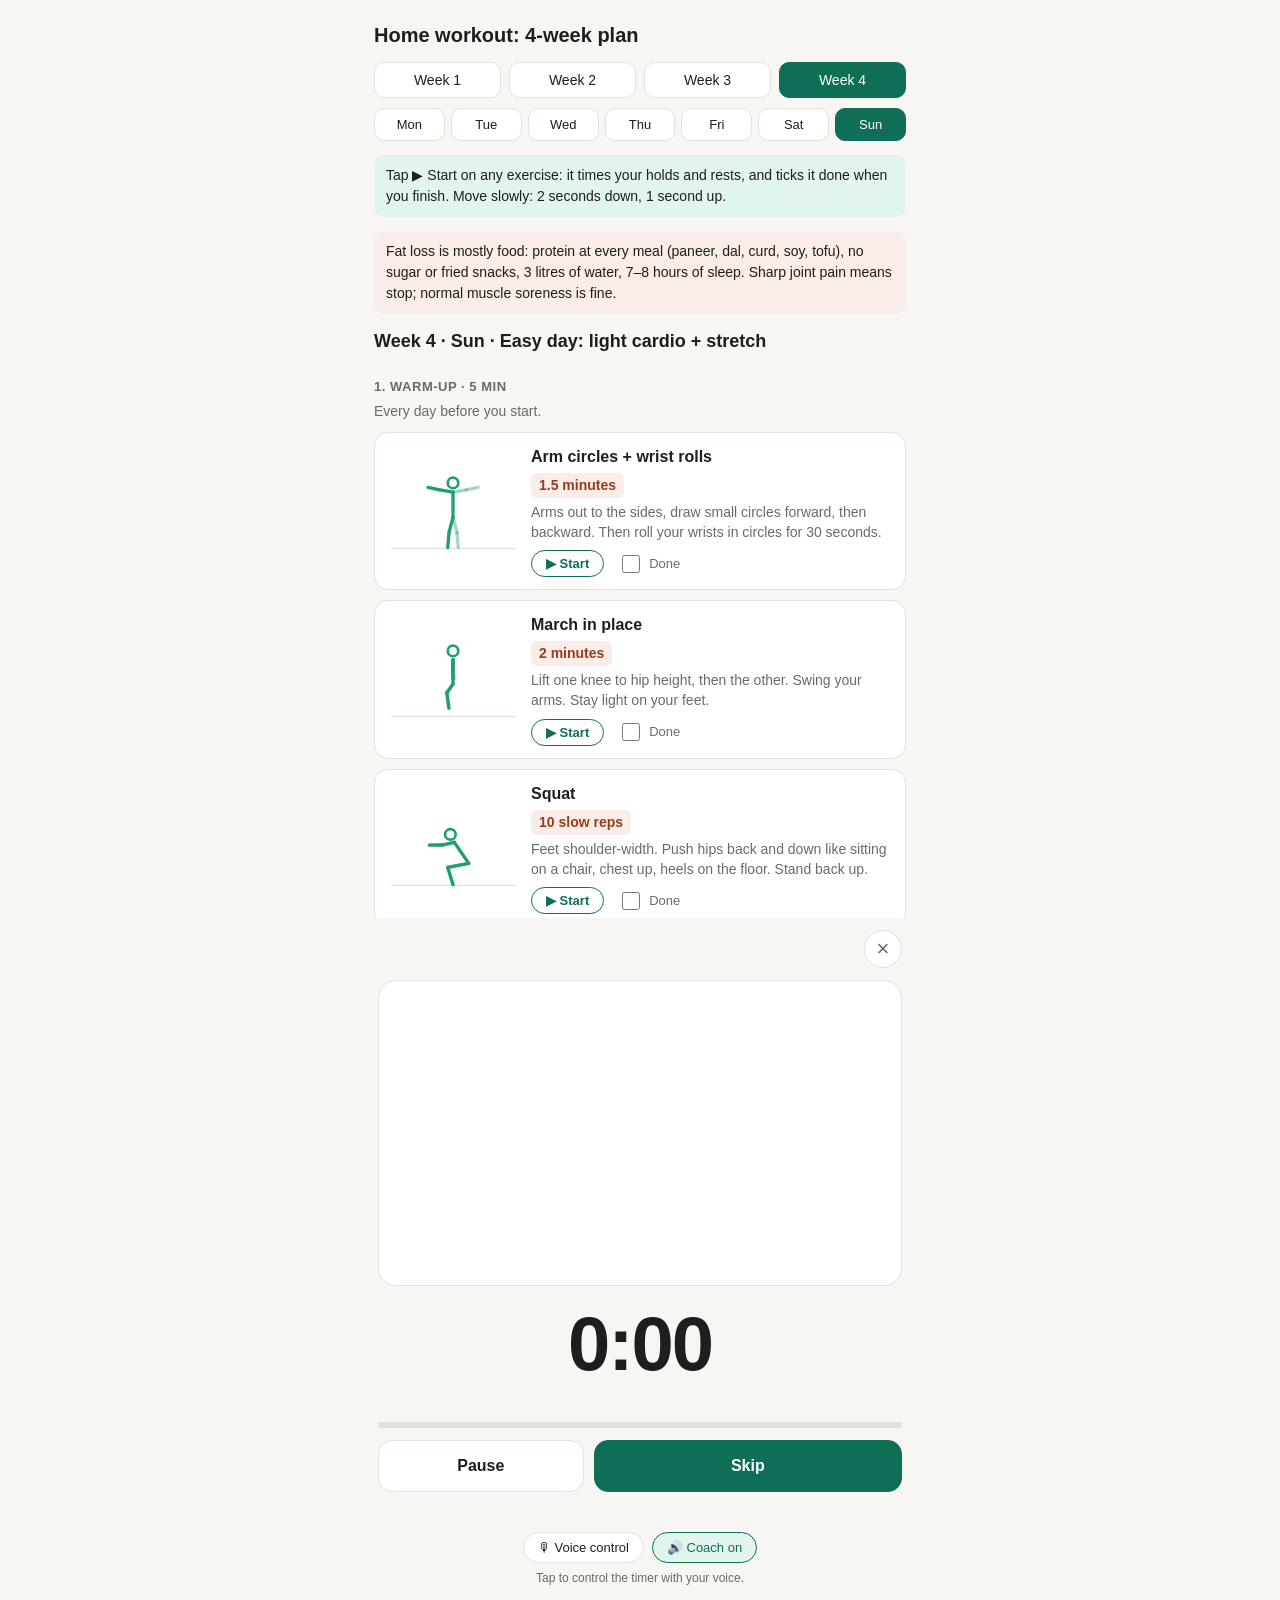
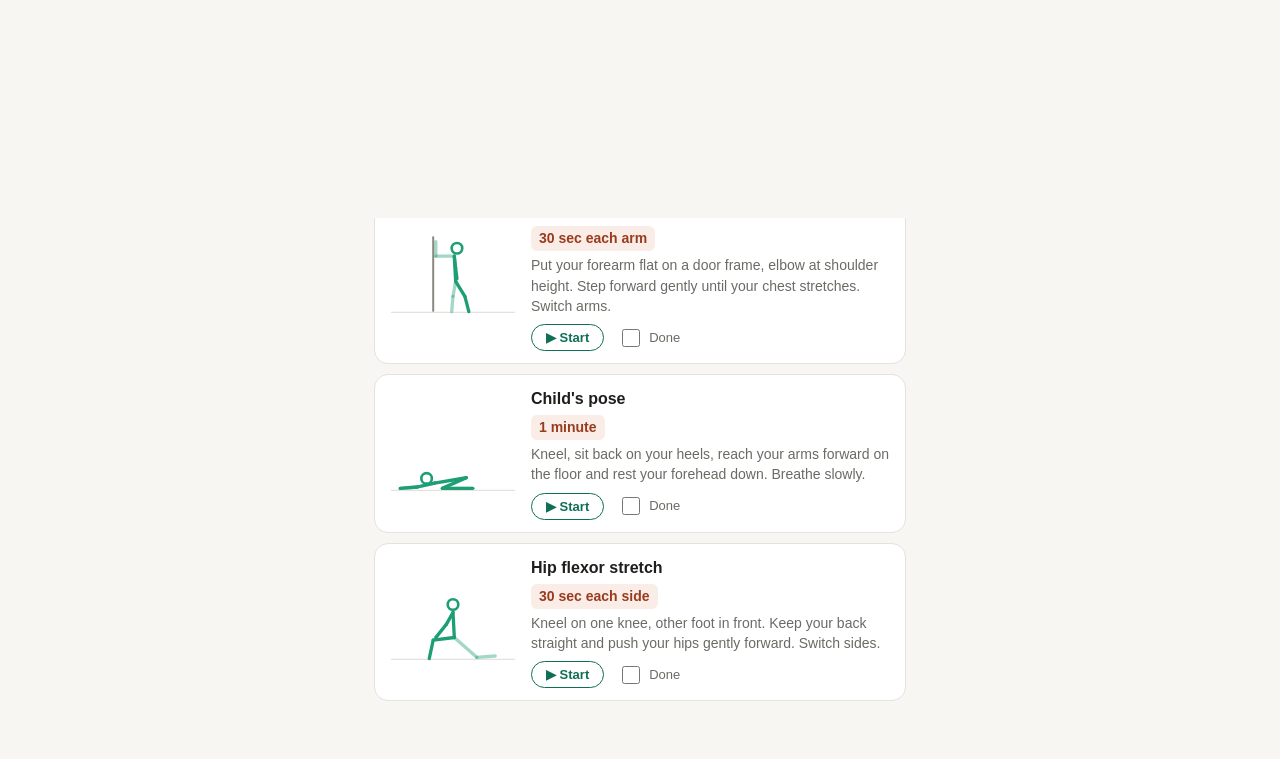
==== workout/index.html @ 9c210520 "Add home workout app at /workout Co-Authored-By: Claude Opus 5.5 <noreply@anthropic.com> Claude-Sess" ====
<!DOCTYPE html>
<html lang="en">
<head>
<meta charset="utf-8">
<meta name="viewport" content="width=device-width, initial-scale=1, viewport-fit=cover">
<meta name="theme-color" content="#0f6e56">
<link rel="manifest" href="manifest.webmanifest">
<link rel="icon" href="icon-192.png">
<link rel="apple-touch-icon" href="icon-192.png">
<title>Home workout: 4-week plan</title>
<style>
:root{--bg:#f7f6f2;--card:#ffffff;--text:#1f1e1c;--muted:#6b6a65;--line:#e4e2da;--accent:#0f6e56;--accent-bg:#e1f5ee;--fig:#1d9e75;--prop:#888780;--warm:#993c1d;--warm-bg:#faece7}
@media (prefers-color-scheme:dark){:root{--bg:#1a1a18;--card:#262624;--text:#eeede8;--muted:#a3a29c;--line:#3a3a37;--accent:#5dcaa5;--accent-bg:#0b3a2f;--fig:#5dcaa5;--prop:#888780;--warm:#f0997b;--warm-bg:#3d2015}}
*{box-sizing:border-box}
body{margin:0;background:var(--bg);color:var(--text);font:16px/1.5 -apple-system,BlinkMacSystemFont,"Segoe UI",Roboto,sans-serif}
.wrap{max-width:560px;margin:0 auto;padding:16px 14px 48px}
h1{font-size:20px;font-weight:600;margin:4px 0 12px}
.seg{display:flex;gap:8px;margin-bottom:10px}
.seg button,.days button{flex:1;border:1px solid var(--line);background:var(--card);color:var(--text);border-radius:10px;padding:10px 0;font-size:15px;font-weight:500;cursor:pointer}
.days{display:grid;grid-template-columns:repeat(7,1fr);gap:6px;margin-bottom:14px}
.days button{padding:8px 0;font-size:13px}
.seg button{font-size:14px;padding:9px 0}
.seg button.on,.days button.on{background:var(--accent);border-color:var(--accent);color:#fff}
.days button.today:not(.on){border-color:var(--accent);color:var(--accent)}
.tip{background:var(--accent-bg);color:var(--text);border-radius:10px;padding:10px 12px;font-size:14px;margin-bottom:14px}
.sec{font-size:13px;font-weight:600;letter-spacing:.04em;text-transform:uppercase;color:var(--muted);margin:22px 0 4px}
.secnote{font-size:14px;color:var(--muted);margin:0 0 10px}
.card{background:var(--card);border:1px solid var(--line);border-radius:14px;padding:12px;margin-bottom:10px;display:grid;grid-template-columns:132px 1fr;gap:12px;align-items:center}
.card.done{opacity:.5}
.card svg{width:132px;height:84px;display:block}
.name{font-weight:600;font-size:16px}
.dose{display:inline-block;background:var(--warm-bg);color:var(--warm);font-weight:600;font-size:14px;border-radius:6px;padding:2px 8px;margin:4px 0}
.how{font-size:14px;color:var(--muted);line-height:1.45}
.chk{display:flex;align-items:center;gap:6px;font-size:13px;color:var(--muted);margin-top:6px;cursor:pointer}
.chk input{width:18px;height:18px;accent-color:var(--accent)}
.actions{display:flex;align-items:center;gap:14px;margin-top:8px}
.actions .chk{margin-top:0}
.go{border:1px solid var(--accent);background:transparent;color:var(--accent);border-radius:999px;padding:5px 14px;font-size:13px;font-weight:600;cursor:pointer}
.go.wide{display:block;width:100%;padding:11px;border-radius:12px;font-size:15px;margin:0 0 10px;background:var(--accent);color:#fff}
.card.live{border-color:var(--accent);box-shadow:0 0 0 3px var(--accent-bg)}
.clock{display:inline-block;font-size:13px;font-weight:500;color:var(--accent);background:var(--accent-bg);border-radius:999px;padding:2px 10px;margin-left:4px;vertical-align:middle;font-variant-numeric:tabular-nums}
#bar{position:fixed;inset:0;z-index:10;background:var(--bg);transform:translateY(102%);transition:transform .3s ease;overflow-y:auto}
#bar.open{transform:none}
#bar .in{max-width:560px;min-height:100%;margin:0 auto;padding:calc(12px + env(safe-area-inset-top)) 18px calc(18px + env(safe-area-inset-bottom));display:flex;flex-direction:column}
.bt{display:flex;justify-content:space-between;align-items:center}
.bname{font-weight:600;font-size:20px}
.bx{background:var(--card);border:1px solid var(--line);color:var(--muted);width:38px;height:38px;border-radius:50%;font-size:22px;line-height:1;cursor:pointer}
.bfig{flex:1;min-height:150px;max-height:34vh;background:var(--card);border:1px solid var(--line);border-radius:18px;margin:12px 0 8px;display:flex;align-items:center;justify-content:center;padding:8px}
.bfig svg{width:100%;height:100%;max-height:30vh}
.bhow{font-size:14px;color:var(--muted);line-height:1.45;margin-bottom:6px}
.bphase{font-size:15px;color:var(--muted);text-align:center;margin-top:4px;font-weight:500}
.bphase.rest{color:var(--warm)}
.btime{font-size:76px;font-weight:600;text-align:center;font-variant-numeric:tabular-nums;letter-spacing:-2px;line-height:1.05}
.btime.paused{opacity:.4}
.bbig{text-align:center;font-weight:600;font-size:18px;color:var(--accent);min-height:26px}
.prog{height:6px;background:var(--line);border-radius:3px;overflow:hidden;margin:12px 0}
.prog div{height:100%;width:0;background:var(--accent);transition:width .25s linear}
.bbtns{display:grid;grid-template-columns:1fr 1.5fr;gap:10px}
.bbtns button{border-radius:14px;padding:16px;font-size:16px;font-weight:600;cursor:pointer;border:1px solid var(--line);background:var(--card);color:var(--text)}
.bbtns button.pri{background:var(--accent);border-color:var(--accent);color:#fff}
.bup{font-size:13px;color:var(--muted);text-align:center;margin-top:10px;min-height:18px}
.bvoice{display:flex;gap:8px;justify-content:center;margin-top:12px}
.chip{border:1px solid var(--line);background:var(--card);color:var(--text);border-radius:999px;padding:7px 14px;font-size:13px;font-weight:500;cursor:pointer}
.chip.off{opacity:.55}
.chip.on{border-color:var(--accent);color:var(--accent);background:var(--accent-bg)}
.bhint{font-size:12px;color:var(--muted);text-align:center;margin-top:6px;min-height:16px}
.bfoot{font-size:12px;color:var(--muted);text-align:center;margin-top:6px}
body.baropen{overflow:hidden}
</style>
</head>
<body>
<div class="wrap">
<h1>Home workout: 4-week plan</h1>
<div class="seg" id="weeks"></div>
<div class="days" id="days"></div>
<div class="tip">Tap ▶ Start on any exercise: it times your holds and rests, and ticks it done when you finish. Move slowly: 2 seconds down, 1 second up.</div>
<div class="tip" style="background:var(--warm-bg)">Fat loss is mostly food: protein at every meal (paneer, dal, curd, soy, tofu), no sugar or fried snacks, 3 litres of water, 7–8 hours of sleep. Sharp joint pain means stop; normal muscle soreness is fine.</div>
<div id="plan"></div>
</div>
<div id="bar" role="dialog" aria-label="Exercise timer"><div class="in">
<div class="bt"><div class="bname" id="bName"></div><button class="bx" id="bClose" aria-label="Close timer">×</button></div>
<div class="bfig" id="bFig"></div>
<div class="bhow" id="bHow"></div>
<div class="bphase" id="bPhase"></div>
<div class="btime" id="bTime">0:00</div>
<div class="bbig" id="bBig"></div>
<div class="prog"><div id="bProg"></div></div>
<div class="bbtns"><button id="bPause">Pause</button><button class="pri" id="bNext">Skip</button></div>
<div class="bup" id="bUp"></div>
<div class="bvoice"><button class="chip" id="bMic">🎙 Voice control</button><button class="chip" id="bCoach">🔊 Coach on</button></div>
<div class="bhint" id="bMicHint"></div>
<div class="bfoot" id="bFoot"></div>
</div></div>
<script>
const EX={
armcircles:{name:'Arm circles + wrist rolls',how:'Arms out to the sides, draw small circles forward, then backward. Then roll your wrists in circles for 30 seconds.',per:1.6,
 A:{h:[100,20],s:[100,34],eA:[80,28],hA:[62,22],eB:[120,28],hB:[138,22],p:[100,72],kA:[94,95],fA:[92,118],kB:[106,95],fB:[108,118]},
 B:{h:[100,20],s:[100,34],eA:[80,40],hA:[62,46],eB:[120,40],hB:[138,46],p:[100,72],kA:[94,95],fA:[92,118],kB:[106,95],fB:[108,118]}},
march:{name:'March in place',how:'Lift one knee to hip height, then the other. Swing your arms. Stay light on your feet.',per:1.1,
 A:{h:[100,20],s:[100,33],eA:[90,48],hA:[86,62],eB:[110,50],hB:[116,62],p:[100,70],kA:[82,74],fA:[88,96],kB:[100,94],fB:[100,118]},
 B:{h:[100,20],s:[100,33],eA:[110,50],hA:[116,62],eB:[90,48],hB:[86,62],p:[100,70],kA:[100,94],fA:[100,118],kB:[82,74],fB:[88,96]}},
jog:{name:'Jog in place',how:'Like marching, but faster and on the balls of your feet. Pump your arms. Slow to a march if your knees hurt.',per:.6},
squat:{name:'Squat',how:'Feet shoulder-width. Push hips back and down like sitting on a chair, chest up, heels on the floor. Stand back up.',per:2.6,
 A:{h:[98,20],s:[100,33],eA:[96,50],hA:[92,66],p:[100,70],kA:[98,94],fA:[100,118]},
 B:{h:[96,42],s:[102,54],eA:[84,58],hA:[64,58],p:[124,86],kA:[92,92],fA:[100,118]}},
pushup:{name:'Push-up',how:'Hands under shoulders, body in one straight line. Lower your chest close to the floor, push back up. Too hard? Do the same on your knees.',per:2.6,
 A:{h:[52,63],s:[62,68],eA:[62,92],hA:[62,116],p:[115,90],kA:[142,101],fA:[170,112]},
 B:{h:[51,94],s:[62,98],eA:[80,106],hA:[62,116],p:[115,106],kA:[142,110],fA:[170,114]}},
plank:{name:'Plank',how:'Forearms on the floor, elbows under shoulders, up on your toes. Body straight from head to heels. Squeeze your bum and stomach. Hold.',
 A:{h:[50,90],s:[62,94],eA:[62,116],hA:[38,116],p:[115,104],kA:[142,109],fA:[170,114]}},
superman:{name:'Superman hold',how:'Lie face down, arms stretched forward. Lift arms, chest and legs a few inches off the floor. Look at the floor. Hold.',per:3,
 A:{h:[40,107],s:[56,113],eA:[36,115],hA:[16,115],p:[110,116],kA:[140,116],fA:[170,116]},
 B:{h:[46,92],s:[58,104],eA:[38,100],hA:[18,95],p:[110,114],kA:[140,110],fA:[170,102]}},
bridge:{name:'Glute bridge',how:'Lie on your back, knees bent, feet flat. Push through your heels and lift your hips until your body is straight from knees to shoulders. Squeeze, lower slowly.',per:2.4,
 A:{h:[28,110],s:[44,114],eA:[70,116],hA:[94,116],p:[100,114],kA:[126,90],fA:[146,116]},
 B:{h:[28,110],s:[44,114],eA:[70,116],hA:[94,116],p:[100,94],kA:[130,84],fA:[146,116]}},
row:{name:'Table row',how:'Use a strong dining table. Lie on your back under its edge, grip it with both hands, heels on the floor, body straight. Pull your chest up to the table, lower slowly. Bend your knees to make it easier.',per:2.6,
 prop:'<rect x="20" y="40" width="100" height="6" rx="2" fill="none" stroke="var(--prop)" stroke-width="2"/><line x1="30" y1="46" x2="30" y2="118" stroke="var(--prop)" stroke-width="2"/><line x1="86" y1="46" x2="86" y2="118" stroke="var(--prop)" stroke-width="2"/>',
 A:{h:[104,79],s:[116,84],eA:[116,65],hA:[116,46],p:[154,100],kA:[172,108],fA:[190,116]},
 B:{h:[105,59],s:[116,66],eA:[134,58],hA:[116,46],p:[154,91],kA:[172,103],fA:[190,116]}},
wallplank:{name:'Wall plank',how:'Get in push-up position with your feet against a wall. Walk your feet up the wall to knee height. Arms straight, body tight. Hold. This is your first handstand step.',
 prop:'<line x1="186" y1="10" x2="186" y2="118" stroke="var(--prop)" stroke-width="3"/>',
 A:{h:[48,88],s:[60,92],eA:[60,104],hA:[60,116],p:[120,86],kA:[150,83],fA:[182,80]}},
stepjack:{name:'Step jacks',how:'A jumping jack without the jump. Step one foot out to the side as both arms go up, step back in as they come down. Switch sides each time.',per:1.4,
 A:{h:[100,20],s:[100,34],eA:[90,52],hA:[86,68],eB:[110,52],hB:[114,68],p:[100,72],kA:[95,95],fA:[94,118],kB:[105,95],fB:[106,118]},
 B:{h:[100,20],s:[100,34],eA:[86,24],hA:[78,8],eB:[114,24],hB:[122,8],p:[100,72],kA:[95,95],fA:[94,118],kB:[114,95],fB:[126,118]}},
stepup:{name:'Step-ups',how:'Use the bottom stair or a sturdy low step. Step up with one foot, bring the other up, step down. Switch the leading foot each round.',per:2.2,
 prop:'<rect x="105" y="104" width="60" height="14" fill="none" stroke="var(--prop)" stroke-width="2"/>',
 A:{h:[80,20],s:[80,33],eA:[80,50],hA:[80,66],p:[80,70],kA:[80,94],fA:[80,118],kB:[82,94],fB:[82,118]},
 B:{h:[132,10],s:[132,22],eA:[132,38],hA:[132,54],p:[132,58],kA:[132,81],fA:[132,104],kB:[134,81],fB:[134,104]}},
boxing:{name:'Shadow boxing',how:'One foot forward, fists up by your chin. Punch straight out fast, left then right, and pull back to your chin. Keep bouncing lightly.',per:.9,
 A:{h:[104,24],s:[100,36],eA:[110,50],hA:[118,36],eB:[106,52],hB:[114,42],p:[98,72],kA:[90,95],fA:[84,118],kB:[110,95],fB:[116,118]},
 B:{h:[104,24],s:[100,36],eA:[128,38],hA:[150,34],eB:[106,52],hB:[114,42],p:[98,72],kA:[90,95],fA:[84,118],kB:[110,95],fB:[116,118]}},
hamstring:{name:'Hamstring stretch',how:'Sit with legs straight in front. Reach for your toes until you feel a stretch behind your legs. No bouncing.',
 A:{h:[122,82],s:[112,90],eA:[130,102],hA:[148,110],p:[72,116],kA:[110,116],fA:[150,116]}},
quad:{name:'Quad stretch',how:'Stand on one leg, hold the other foot behind you, pull your heel toward your bum. Hold a wall for balance. Switch legs.',
 A:{h:[100,20],s:[100,33],eA:[86,44],hA:[72,40],eB:[110,52],hB:[118,70],p:[100,70],kA:[100,94],fA:[100,118],kB:[102,96],fB:[120,72]}},
chest:{name:'Door chest stretch',how:'Put your forearm flat on a door frame, elbow at shoulder height. Step forward gently until your chest stretches. Switch arms.',
 prop:'<line x1="70" y1="4" x2="70" y2="118" stroke="var(--prop)" stroke-width="3"/>',
 A:{h:[106,22],s:[102,34],eA:[104,52],hA:[106,68],eB:[74,34],hB:[74,12],p:[104,72],kA:[118,95],fA:[124,118],kB:[100,95],fB:[98,118]}},
child:{name:"Child's pose",how:'Kneel, sit back on your heels, reach your arms forward on the floor and rest your forehead down. Breathe slowly.',
 A:{h:[60,101],s:[72,108],eA:[46,114],hA:[20,116],p:[120,100],kA:[84,116],fA:[130,116]}},
lunge:{name:'Hip flexor stretch',how:'Kneel on one knee, other foot in front. Keep your back straight and push your hips gently forward. Switch sides.',
 A:{h:[100,36],s:[100,48],eA:[90,66],hA:[74,86],p:[102,86],kA:[70,90],fA:[64,118],kB:[136,116],fB:[164,114]}}
};
Object.assign(EX,{
pike:{name:'Pike push-up',how:'Make an upside-down V: hands and feet on the floor, hips high. Bend your elbows and lower the top of your head toward the floor, push back up. Builds handstand strength.',per:2.6,
 A:{h:[66,96],s:[72,84],eA:[66,100],hA:[60,116],p:[106,48],kA:[128,83],fA:[150,118]},
 B:{h:[66,108],s:[76,98],eA:[86,108],hA:[60,116],p:[110,58],kA:[130,88],fA:[150,118]}},
decline:{name:'Decline push-up',how:'Push-up with your feet up on a bed or sofa. Body straight, lower your chest to the floor, push up. Harder than a normal push-up.',per:2.6,
 prop:'<rect x="150" y="86" width="46" height="32" rx="3" fill="none" stroke="var(--prop)" stroke-width="2"/>',
 A:{h:[44,60],s:[56,64],eA:[56,90],hA:[56,116],p:[116,74],kA:[146,79],fA:[176,84]},
 B:{h:[44,96],s:[56,98],eA:[74,106],hA:[56,116],p:[116,91],kA:[146,88],fA:[176,84]}},
lunge2:{name:'Reverse lunge',how:'Stand tall, hands on hips. Step one foot back and lower until your back knee nearly touches the floor. Push through the front heel to stand. Switch legs.',per:2.6,
 A:{h:[100,20],s:[100,33],eA:[110,50],hA:[102,66],p:[100,70],kA:[100,94],fA:[100,118]},
 B:{h:[104,33],s:[104,46],eA:[114,62],hA:[106,78],p:[104,84],kA:[80,90],fA:[80,118],kB:[116,112],fB:[140,116]}},
hollow:{name:'Hollow hold',how:'Lie on your back, press your lower back into the floor. Lift your shoulders, arms and straight legs a little off the floor like a banana. Hold.',
 A:{h:[44,104],s:[58,108],eA:[42,96],hA:[26,86],p:[110,116],kA:[140,110],fA:[170,104]}},
sbridge:{name:'Single-leg glute bridge',how:'Same as a glute bridge, but keep one leg straight in the air. Push through the other heel, lift your hips, lower slowly. Switch legs.',per:2.4,
 A:{h:[28,110],s:[44,114],eA:[70,116],hA:[94,116],p:[100,114],kA:[126,90],fA:[146,116],kB:[128,104],fB:[156,94]},
 B:{h:[28,110],s:[44,114],eA:[70,116],hA:[94,116],p:[100,94],kA:[130,84],fA:[146,116],kB:[130,84],fB:[160,74]}},
wallhold:{name:'Chest-to-wall handstand',how:'Start in a wall plank, walk your feet up and your hands toward the wall until your body is almost straight upside down, chest facing the wall. Hold, then walk down slowly.',
 prop:'<line x1="154" y1="2" x2="154" y2="118" stroke="var(--prop)" stroke-width="3"/>',
 A:{h:[124,100],s:[134,88],eA:[132,102],hA:[130,116],p:[142,50],kA:[146,30],fA:[150,10]}},
jacks:{name:'Jumping jacks',how:'Jump your feet out wide as your arms go up overhead, jump back in as they come down. Land softly on the balls of your feet.',per:1,
 A:{h:[100,20],s:[100,34],eA:[90,52],hA:[86,68],eB:[110,52],hB:[114,68],p:[100,72],kA:[95,95],fA:[94,118],kB:[105,95],fB:[106,118]},
 B:{h:[100,18],s:[100,32],eA:[86,22],hA:[78,6],eB:[114,22],hB:[122,6],p:[100,70],kA:[88,94],fA:[76,118],kB:[112,94],fB:[124,118]}},
highknees:{name:'High knees',how:'Run in place bringing each knee up to hip height, fast. Pump your arms. Stay on the balls of your feet.',per:.5,
 A:{h:[100,20],s:[100,33],eA:[90,48],hA:[86,62],eB:[110,50],hB:[116,62],p:[100,70],kA:[78,68],fA:[84,92],kB:[100,94],fB:[100,118]},
 B:{h:[100,20],s:[100,33],eA:[110,50],hA:[116,62],eB:[90,48],hB:[86,62],p:[100,70],kA:[100,94],fA:[100,118],kB:[78,68],fB:[84,92]}},
climber:{name:'Mountain climbers',how:'Hold a push-up position. Drive one knee toward your chest, switch legs quickly like running. Keep hips low.',per:.7,
 A:{h:[52,63],s:[62,68],eA:[62,92],hA:[62,116],p:[115,90],kA:[100,100],fA:[124,112],kB:[142,101],fB:[170,112]},
 B:{h:[52,63],s:[62,68],eA:[62,92],hA:[62,116],p:[115,90],kA:[142,101],fA:[170,112],kB:[100,100],fB:[124,112]}}
});
EX.buttkick={name:'Butt kicks',how:'Jog in place, kicking each heel back up toward your bum. Swing your arms. Stay light on the balls of your feet.',per:.7,
 A:{h:[100,20],s:[100,33],eA:[90,48],hA:[86,62],eB:[110,50],hB:[116,62],p:[100,70],kA:[102,95],fA:[124,76],kB:[100,94],fB:[100,118]},
 B:{h:[100,20],s:[100,33],eA:[110,50],hA:[116,62],eB:[90,48],hB:[86,62],p:[100,70],kA:[100,94],fA:[100,118],kB:[102,95],fB:[124,76]}};
EX.jog.A=EX.march.A;EX.jog.B=EX.march.B;

const DAYS=['Mon','Tue','Wed','Thu','Fri','Sat','Sun'];
const TYPE={Mon:'push',Tue:'legs',Wed:'skill',Thu:'push',Fri:'legs',Sat:'skill',Sun:'easy'};
const TITLE={push:'Push + core day',legs:'Legs + pull day',skill:'Handstand + cardio day',easy:'Easy day: light cardio + stretch'};
const warmup=[['armcircles','1.5 minutes'],['march','2 minutes'],['squat','10 slow reps']];
const P={
 push:[
  [['pushup','4 sets × 12 reps'],['pike','3 sets × 6 reps'],['plank','3 holds × 45 sec'],['superman','3 holds × 30 sec']],
  [['pushup','4 sets × 15 reps'],['pike','3 sets × 8 reps'],['plank','3 holds × 60 sec'],['superman','3 holds × 40 sec']],
  [['decline','4 sets × 10 reps'],['pike','3 sets × 10 reps'],['plank','3 holds × 60 sec'],['superman','3 holds × 45 sec']],
  [['decline','4 sets × 12 reps'],['pike','4 sets × 10 reps'],['plank','3 holds × 75 sec'],['superman','3 holds × 45 sec']]],
 legs:[
  [['squat','4 sets × 20 reps'],['lunge2','3 sets × 10 each leg'],['bridge','3 sets × 20 reps'],['row','4 sets × 8 reps']],
  [['squat','4 sets × 25 reps'],['lunge2','3 sets × 12 each leg'],['bridge','3 sets × 25 reps'],['row','4 sets × 10 reps']],
  [['squat','4 sets × 30 reps'],['lunge2','4 sets × 12 each leg'],['sbridge','3 sets × 10 each leg'],['row','4 sets × 12 reps']],
  [['squat','5 sets × 30 reps'],['lunge2','4 sets × 15 each leg'],['sbridge','3 sets × 12 each leg'],['row','5 sets × 12 reps']]],
 skill:[
  [['wallplank','3 holds × 30 sec'],['hollow','3 holds × 15 sec']],
  [['wallplank','3 holds × 45 sec'],['hollow','3 holds × 20 sec']],
  [['wallhold','3 holds × 20 sec'],['hollow','3 holds × 25 sec']],
  [['wallhold','4 holds × 30 sec'],['hollow','3 holds × 30 sec']]]
};
function plan(w,d){
 const t=TYPE[d],S=[],late=w>=3;
 S.push({title:'1. Warm-up · 5 min',note:'Every day before you start.',items:warmup});
 if(t==='push'||t==='legs')S.push({title:'2. Strength · ~20 min',note:'Rest 60s between sets. If the last 2 reps of a set feel easy, add 3 reps next time.',items:P[t][w-1]});
 if(t==='skill')S.push({title:'2. Handstand + core · ~8 min',note:'Rest 60s between holds. Come down if your wrists hurt.',items:P.skill[w-1]});
 if(t==='easy'){
  S.push({title:'2. Light cardio · 15 min',note:'Easy pace. You should be able to talk.',items:[['march','8 minutes'],['stepjack','7 minutes']]});
  S.push({title:'3. Stretch · 10 min',note:'Hold each one, breathe slowly. Do both sides.',items:[['hamstring','30 sec × 2'],['quad','30 sec each leg'],['chest','30 sec each arm'],['child','1 minute'],['lunge','30 sec each side']]});
 } else {
  const r=t==='skill'?(late?6:5):3,moves=late?['highknees','jacks','climber','boxing']:['jog','stepjack','buttkick','boxing'];
  S.push({circuit:{rounds:r,moves},title:`3. Cardio circuit · ${r} rounds (${r*4} min)`,note:`Do each move 45 sec, rest 15 sec, go to the next. All 4 moves = 1 round. Repeat ${r} times. Rest 1 min between rounds if needed.`,items:moves.map(k=>[k,'45 sec'])});
 }
 return S;
}

const NS='http://www.w3.org/2000/svg';
const BONES=[['s','eB',1],['eB','hB',1],['p','kB',1],['kB','fB',1],['s','p',0],['s','eA',0],['eA','hA',0],['p','kA',0],['kA','fA',0]];
function full(p){const q=Object.assign({},p);q.eB=q.eB||q.eA;q.hB=q.hB||q.hA;q.kB=q.kB||q.kA;q.fB=q.fB||q.fA;return q}
let figs=[];
function makeFig(key,noPush){
 const e=EX[key],svg=document.createElementNS(NS,'svg');
 svg.setAttribute('viewBox','0 0 200 125');svg.setAttribute('aria-label',e.name);
 svg.innerHTML='<line x1="6" y1="119" x2="194" y2="119" stroke="var(--line)" stroke-width="2"/>'+(e.prop||'');
 const A=full(e.A),B=e.B?full(e.B):null,lines=[];
 BONES.forEach(b=>{const l=document.createElementNS(NS,'line');l.setAttribute('stroke','var(--fig)');l.setAttribute('stroke-width','5');l.setAttribute('stroke-linecap','round');if(b[2])l.setAttribute('opacity','.4');svg.appendChild(l);lines.push(l)});
 const head=document.createElementNS(NS,'circle');head.setAttribute('r','8');head.setAttribute('fill','var(--card)');head.setAttribute('stroke','var(--fig)');head.setAttribute('stroke-width','4');svg.appendChild(head);
 const f={A,B,lines,head,per:e.per||2};draw(f,0);if(B&&!noPush)figs.push(f);if(B)svg._f=f;return svg;
}
function draw(f,t){
 const P={};for(const k in f.A){const a=f.A[k],b=f.B?f.B[k]:a;P[k]=[a[0]+(b[0]-a[0])*t,a[1]+(b[1]-a[1])*t]}
 BONES.forEach((b,i)=>{const l=f.lines[i];l.setAttribute('x1',P[b[0]][0]);l.setAttribute('y1',P[b[0]][1]);l.setAttribute('x2',P[b[1]][0]);l.setAttribute('y2',P[b[1]][1])});
 f.head.setAttribute('cx',P.h[0]);f.head.setAttribute('cy',P.h[1]);
}
const reduce=matchMedia('(prefers-reduced-motion: reduce)').matches;
function loop(ms){if(!reduce)figs.concat(dfig?[dfig]:[]).forEach(f=>draw(f,.5-.5*Math.cos(ms/1000*2*Math.PI/f.per)));requestAnimationFrame(loop)}
requestAnimationFrame(loop);

function store(k,v){try{if(v===undefined)return localStorage.getItem(k);localStorage.setItem(k,v)}catch(e){return null}}
const todayIdx=(new Date().getDay()+6)%7,todayKey=new Date().toLocaleDateString('en-CA');
function monday(d){const x=new Date(d);x.setHours(0,0,0,0);x.setDate(x.getDate()-((x.getDay()+6)%7));return x}
let planStart=store('planStart')||'2026-11-08T18:30:00.000Z';
if(!planStart){planStart=monday(new Date()).toISOString();store('planStart',planStart)}
const curWeek=Math.min(4,Math.max(1,Math.round((monday(new Date())-new Date(planStart))/6048e5)+1));
let week=curWeek,day=DAYS[todayIdx],cards={};
const fmt=s=>{s=Math.max(0,s);return Math.floor(s/60)+':'+String(Math.floor(s%60)).padStart(2,'0')};

function stepsFor(dose){
 let m,S=[];
 if(m=dose.match(/(\d+) sets × (\d+) (reps|each leg)/)){const n=+m[1],r=+m[2],each=m[3]==='each leg';
  for(let i=1;i<=n;i++){S.push({k:'reps',phase:`Set ${i} of ${n}`,big:`Do ${r} reps${each?' each leg':''}`,say:`Set ${i} of ${n}. ${r} reps${each?' each leg':''}.`});
   if(i<n)S.push({k:'rest',dur:60,phase:'Rest',big:`Coming up: set ${i+1} of ${n}`,say:'Rest, 60 seconds.'})}return S}
 if(m=dose.match(/(\d+) slow reps/))return[{k:'reps',phase:'1 set',big:`Do ${m[1]} slow reps`,say:`${m[1]} slow reps.`}];
 const ready={k:'rest',dur:5,phase:'Get ready',big:'Get into position',say:'Get into position.'};
 const holds=(n,d,rest)=>{S.push(ready);
  for(let i=1;i<=n;i++){S.push({k:'hold',dur:d,phase:`Hold ${i} of ${n}`,big:'Hold it',say:`Hold ${i} of ${n}. ${d} seconds.`});
   if(i<n)S.push({k:'rest',dur:rest,phase:'Rest',big:`Coming up: hold ${i+1} of ${n}`,say:`Rest, ${rest} seconds.`})}return S};
 if(m=dose.match(/(\d+) holds × (\d+) sec/))return holds(+m[1],+m[2],60);
 if(m=dose.match(/(\d+) sec × (\d+)/))return holds(+m[2],+m[1],15);
 if(m=dose.match(/(\d+) sec each (\w+)/)){const d=+m[1],w=m[2];
  return[ready,{k:'hold',dur:d,phase:`First ${w}`,big:'Hold it',say:`${d} seconds.`},{k:'rest',dur:5,phase:'Switch',big:`Switch ${w}`,say:`Switch ${w}.`},{k:'hold',dur:d,phase:`Second ${w}`,big:'Hold it',say:`${d} seconds.`}]}
 if(m=dose.match(/([\d.]+) minutes?/)){const mins=parseFloat(m[1]);return[{k:'hold',dur:Math.round(mins*60),phase:'Timer',big:'Keep going',say:`${mins} minutes.`}]}
 return null;
}
function circuitSteps(rounds,moves){
 const N=k=>EX[k].name;
 const S=[{k:'rest',dur:5,phase:'Get ready',big:`First: ${N(moves[0])}`,ex:moves[0],say:`${rounds} rounds. First up, ${N(moves[0])}.`}];
 for(let r=1;r<=rounds;r++)moves.forEach((mv,j)=>{
  S.push({k:'hold',dur:45,phase:`Round ${r} of ${rounds} · move ${j+1} of ${moves.length}`,big:N(mv),ex:mv,say:(j===0&&r>1?`Round ${r}. `:'')+`${N(mv)}.`});
  if(!(r===rounds&&j===moves.length-1)){const nx=moves[(j+1)%moves.length];S.push({k:'rest',dur:15,phase:'Rest',big:`Coming up: ${N(nx)}`,ex:nx,say:`Rest. Coming up, ${N(nx)}.`})}
 });
 return S;
}

function webSpeech(){
 const SR=window.SpeechRecognition||window.webkitSpeechRecognition;if(!SR)return null;
 let rec=null,manual=false,cb={p:()=>{},f:()=>{},s:()=>{}},lastErr='';
 const make=()=>{const r=new SR();r.lang='en-IN';r.continuous=true;r.interimResults=true;r.maxAlternatives=1;
  r.onstart=()=>cb.s({state:'listening'});
  r.onresult=e=>{for(let i=e.resultIndex;i<e.results.length;i++){const t=e.results[i][0].transcript.trim();if(e.results[i].isFinal)cb.f({text:t});else cb.p({text:t})}};
  r.onerror=e=>{lastErr=e.error};
  r.onend=()=>{const reason=manual?'stopped':(lastErr==='not-allowed'||lastErr==='service-not-allowed')?'not_granted':'ended';manual=false;lastErr='';rec=null;cb.s({state:'idle',reason})};
  return r};
 return{start(){return new Promise((res,rej)=>{try{if(rec)return res();manual=false;rec=make();rec.start();res()}catch(e){rej({code:'error'})}})},
  stop(){manual=true;try{rec&&rec.stop()}catch(e){}return Promise.resolve()},
  onPartial(f){cb.p=f},onFinal(f){cb.f=f},onState(f){cb.s=f}};
}
const cu=n=>Promise.resolve(n==='dictation'?webSpeech():null);
let TTS=null,DICT=null,dictChecked=false,listening=false,coach=store('coach')!=='0',ignoreUntil=0,heard='',micNote='',lastCmdAt=0,lastCmdText='',wantMic=false,retries=0;
cu('tts').then(t=>{TTS=t});
cu('dictation').then(d=>{DICT=d;dictChecked=true;if(!d){paintVoice();return}
 d.onState(({state,reason})=>{listening=state==='listening';
  if(listening){retries=0;micNote=''}
  else if(reason==='not_granted'){wantMic=false;micNote='Microphone is blocked. Tap the icon left of the address bar, allow Microphone, then reload.'}
  else if(reason==='stopped'||reason==='viewer_stopped')wantMic=false;
  else if(wantMic&&reason!=='hidden'){
   if(retries<6){retries++;micNote='Reconnecting mic…';setTimeout(tryStart,600*retries)}
   else micNote='Mic keeps dropping. Tap 🎙 to start again.'}
  paintVoice()});
 const hear=(text,final)=>{heard=text;paintVoice();if(Date.now()<ignoreUntil)return;
  const c=detect(text);if(!c)return;
  if(c===lastCmdText&&Date.now()-lastCmdAt<2500)return;
  lastCmdText=c;lastCmdAt=Date.now();run(c)};
 d.onPartial(({text})=>hear(text,false));
 d.onFinal(({text})=>{hear(text,true);lastCmdText=''});
 paintVoice()});
function say(text){
 if(!coach||!text)return;
 const est=Date.now()+text.split(' ').length*420+1200;ignoreUntil=Math.max(ignoreUntil,est);
 const end=()=>{ignoreUntil=Math.min(ignoreUntil,Date.now()+700)};
 const local=()=>{try{const u=new SpeechSynthesisUtterance(text);u.rate=1.05;u.onend=end;speechSynthesis.cancel();speechSynthesis.speak(u)}catch(e){}};
 if(TTS&&!listening)TTS.speak(text,{language:'en'}).then(end,local);else local();
}
function detect(text){
 const t=' '+text.toLowerCase().replace(/[^a-z ]/g,' ')+' ',has=w=>t.includes(' '+w+' ');
 if(t.includes('next exercise'))return 'nextex';
 if(has('pause')||has('stop')||has('wait'))return 'pause';
 if(has('next')||has('skip')||has('done'))return 'next';
 if(has('go')||has('start')||has('resume')||has('continue')||has('play'))return 'go';
 if(has('close')||has('exit'))return 'close';
 return null;
}
function run(c){
 if(c==='nextex')nextItem();
 else if(c==='pause'){if(R&&!R.pauseAt)togglePause()}
 else if(c==='next'){if(R)advance();else if(upNext!=null)startItem(upNext)}
 else if(c==='go'){if(R&&R.pauseAt)togglePause();else if(!R&&upNext!=null)startItem(upNext)}
 else if(c==='close')stopRun();
}
function tryStart(){
 if(!DICT||!wantMic||listening||!$('bar').classList.contains('open'))return;
 let p;try{p=DICT.start()}catch(e){p=Promise.reject(e)}
 Promise.resolve(p).catch(e=>{const c=(e&&(e.code||e.message))||'error';
  if(c==='not_granted'){wantMic=false;micNote='Microphone was blocked. Allow it for claude.ai in Chrome’s site settings, then reload.'}
  else micNote='Mic dropped. Tap 🎙 to start again.';paintVoice()});
}
document.addEventListener('visibilitychange',()=>{if(document.visibilityState==='visible')setTimeout(tryStart,400)});
function command(text){const c=detect(text);if(c)run(c)}

let AC,WL,R=null,queue=[],runQueue=[],upNext=null,dfig=null,dfigKey=null;
function unlock(){try{AC=AC||new(window.AudioContext||window.webkitAudioContext)();AC.resume()}catch(e){}}
function beep(f,d){try{if(!AC)return;const o=AC.createOscillator(),g=AC.createGain();o.frequency.value=f;o.connect(g);g.connect(AC.destination);g.gain.setValueAtTime(.25,AC.currentTime);g.gain.exponentialRampToValueAtTime(.001,AC.currentTime+d);o.start();o.stop(AC.currentTime+d)}catch(e){}}
function buzz(){try{navigator.vibrate&&navigator.vibrate(150)}catch(e){}}
async function wake(){try{WL=WL||await navigator.wakeLock.request('screen')}catch(e){}}
function sleep(){try{WL&&WL.release()}catch(e){}WL=null}
function sess(){try{return JSON.parse(store('sess-'+todayKey))||null}catch(e){return null}}
function sessSave(o){store('sess-'+todayKey,JSON.stringify(o))}
function sessTime(){const s=sess();if(!s)return null;return((R?Date.now():s.e)-s.s)/1000}
const $=id=>document.getElementById(id);

function setFig(key){
 if(key===dfigKey)return;dfigKey=key;const box=$('bFig');box.innerHTML='';
 const svg=makeFig(key,true);box.appendChild(svg);dfig=svg._f||null;
 $('bHow').textContent=EX[key].how;
}
function openDrawer(){unlock();wake();document.body.classList.add('baropen');$('bar').classList.add('open')}
function startItem(qi,fromUser){
 if(fromUser)runQueue=queue;
 const it=runQueue[qi];if(!it)return;
 openDrawer();
 if(!sess())sessSave({s:Date.now(),e:Date.now()});
 R={name:it.name,steps:it.steps,ids:it.ids,queue:runQueue,qi,i:0,t0:Date.now(),pauseAt:null,lastTick:-1};
 upNext=null;$('bName').textContent=it.name;
 markLive();enterStep(true);
}
function enterStep(first){const st=R.steps[R.i];R.t0=Date.now();R.lastTick=-1;
 setFig(st.ex);
 $('bPhase').textContent=st.phase;$('bPhase').className='bphase'+(st.k==='rest'?' rest':'');
 $('bBig').textContent=st.big;
 $('bPause').textContent='Pause';$('bPause').style.display='';
 $('bNext').textContent=st.k==='reps'?'Set done ✓':st.k==='rest'?'Skip rest':'Skip';
 const nx=R.queue[R.qi+1];$('bUp').textContent=nx?`After this: ${nx.name}`:'Last exercise of the day';
 beep(st.k==='rest'?520:880,.25);buzz();
 say((first?R.name+'. ':'')+st.say);paint();
}
function advance(){if(R.pauseAt){R.t0+=Date.now()-R.pauseAt;R.pauseAt=null}R.i++;if(R.i>=R.steps.length)finish();else enterStep(false)}
function togglePause(){if(!R)return;if(R.pauseAt){R.t0+=Date.now()-R.pauseAt;R.pauseAt=null;$('bPause').textContent='Pause';say('Go.')}else{R.pauseAt=Date.now();$('bPause').textContent='Resume';say('Paused.')}paint()}
function nextUndone(q,from){for(let i=from;i<q.length;i++)if(!q[i].ids.every(id=>store(id)==='1'))return i;return null}
function finish(){
 const ids=R.ids,name=R.name,q=R.queue,qi=R.qi,s=sess();if(s){s.e=Date.now();sessSave(s)}
 ids.forEach(id=>{store(id,'1');const c=cards[id];if(c){c.cb.checked=true;c.el.classList.add('done')}});
 R=null;markLive();beep(988,.18);setTimeout(()=>beep(1319,.3),200);buzz();
 const n=nextUndone(q,qi+1);upNext=n;runQueue=q;
 $('bPhase').textContent='Finished';$('bPhase').className='bphase';$('bTime').textContent='✓';$('bProg').style.width='100%';
 if(n!=null){$('bBig').textContent=`Up next: ${q[n].name}`;$('bNext').textContent='▶ Start next';$('bPause').textContent='Close';$('bUp').textContent='Rest as long as you need';
  say(`${name} complete. Coming up, ${q[n].name}. Say go when you're ready.`)}
 else{$('bBig').textContent='Workout complete for today';$('bNext').textContent='Close';$('bPause').style.display='none';$('bUp').textContent='';
  say(`${name} complete. That's the whole workout for today. Great work.`)}
 paintClock();
}
function nextItem(){
 const q=R?R.queue:runQueue,from=R?R.qi+1:(upNext!=null?upNext:0);
 const n=nextUndone(q,from);if(n==null)return;R=null;runQueue=q;startItem(n);
}
function stopRun(){const s=sess();if(s&&R){s.e=Date.now();sessSave(s)}R=null;upNext=null;markLive();
 try{TTS&&TTS.stop()}catch(e){}try{speechSynthesis.cancel()}catch(e){}
 wantMic=false;if(DICT&&listening){try{DICT.stop()}catch(e){}}
 $('bar').classList.remove('open');document.body.classList.remove('baropen');sleep();paintClock()}
function markLive(){for(const id in cards)cards[id].el.classList.toggle('live',!!R&&R.ids.includes(id))}
function paint(){
 if(!R)return;const st=R.steps[R.i],now=R.pauseAt||Date.now(),el=(now-R.t0)/1000;
 if(st.k==='reps'){$('bTime').textContent=fmt(el);$('bProg').style.width=(R.i/R.steps.length*100)+'%'}
 else{const rem=st.dur-el;$('bTime').textContent=fmt(Math.ceil(rem));$('bProg').style.width=Math.min(100,el/st.dur*100)+'%';
  const sec=Math.ceil(rem);if(!R.pauseAt&&sec<=3&&sec>0&&sec!==R.lastTick){R.lastTick=sec;beep(660,.08)}
  if(!R.pauseAt&&rem<=0){advance();return}}
 $('bTime').classList.toggle('paused',!!R.pauseAt);
}
function paintClock(){const t=sessTime();$('bFoot').textContent=t==null?'':`Workout time today ${fmt(t)}`;
 const c=$('clock');if(!c)return;c.style.display=t==null?'none':'';if(t!=null)c.textContent='⏱ '+fmt(t)}
function paintVoice(){
 const m=$('bMic'),h=$('bMicHint');
 m.classList.toggle('on',listening);m.classList.toggle('off',!DICT);
 m.textContent=listening?'🎙 Listening…':'🎙 Voice control';
 if(!DICT){h.textContent=dictChecked?'Voice control needs Chrome. Open this page in Chrome to use it.':'Checking voice control…';return}
 if(micNote&&!listening){h.textContent=micNote;return}
 h.textContent=listening?(heard?`Heard: “${heard}”`:'Say “pause”, “go”, “next” or “next exercise”.'):'Tap to control the timer with your voice.';
}
function paintCoach(){$('bCoach').classList.toggle('on',coach);$('bCoach').textContent=coach?'🔊 Coach on':'🔇 Coach off'}
setInterval(()=>{paint();paintClock()},250);
$('bPause').onclick=()=>{if(R)togglePause();else stopRun()};
$('bNext').onclick=()=>{if(R)advance();else if(upNext!=null)startItem(upNext);else stopRun()};
$('bClose').onclick=stopRun;
$('bCoach').onclick=()=>{coach=!coach;store('coach',coach?'1':'0');paintCoach();if(!coach){try{TTS&&TTS.stop()}catch(e){}try{speechSynthesis.cancel()}catch(e){}}};
$('bMic').onclick=()=>{
 if(!DICT){paintVoice();return}
 if(listening){wantMic=false;DICT.stop().catch(()=>{});return}
 micNote='';heard='';wantMic=true;retries=0;
 let p;try{p=DICT.start()}catch(e){p=Promise.reject(e)}
 $('bMicHint').textContent='Allow microphone access if asked…';
 Promise.resolve(p).catch(e=>{const c=(e&&(e.code||e.message))||'error';
  micNote=c==='not_granted'?'Microphone was blocked. Allow it for claude.ai in Chrome’s site settings (lock icon in the address bar), then reload.':c==='dismissed'?'Permission prompt was closed. Tap again to allow the mic.':`Couldn’t start the mic (${c}).`;
  listening=false;paintVoice()})};
paintCoach();paintVoice();

function render(){
 $('weeks').innerHTML=[1,2,3,4].map(w=>`<button class="${w===week?'on':''} ${w===curWeek?'today':''}" data-w="${w}">Week ${w}</button>`).join('');
 $('days').innerHTML=DAYS.map((d,i)=>`<button class="${d===day?'on':''} ${i===todayIdx?'today':''}" data-d="${d}">${d}</button>`).join('');
 const root=$('plan');root.innerHTML='';figs=[];cards={};queue=[];
 const isToday=week===curWeek&&day===DAYS[todayIdx];
 const h=document.createElement('div');h.className='name';h.style.fontSize='18px';
 h.innerHTML=`Week ${week} · ${day} · ${TITLE[TYPE[day]]}`+(isToday?' <span class="clock" id="clock" style="display:none"></span>':'');root.appendChild(h);
 plan(week,day).forEach((s,si)=>{
  const t=document.createElement('div');t.className='sec';t.textContent=s.title;root.appendChild(t);
  const n=document.createElement('p');n.className='secnote';n.textContent=s.note;root.appendChild(n);
  const ids=s.items.map((_,ii)=>`w${week}-${day}-${si}-${ii}`);
  if(s.circuit){const qi=queue.length;queue.push({name:'Cardio circuit',steps:circuitSteps(s.circuit.rounds,s.circuit.moves),ids});
   const b=document.createElement('button');b.className='go wide';b.textContent=`▶ Start circuit · ${s.circuit.rounds} rounds`;
   b.onclick=()=>startItem(qi,true);root.appendChild(b)}
  s.items.forEach(([k,dose],ii)=>{
   const id=ids[ii],c=document.createElement('div');c.className='card';
   c.appendChild(makeFig(k));
   const r=document.createElement('div'),steps=s.circuit?null:stepsFor(dose);let qi=-1;
   if(steps){steps.forEach(x=>x.ex=x.ex||k);qi=queue.length;queue.push({name:EX[k].name,steps,ids:[id]})}
   r.innerHTML=`<div class="name">${EX[k].name}</div><div class="dose">${dose}</div><div class="how">${EX[k].how}</div><div class="actions">${steps?'<button class="go">▶ Start</button>':''}<label class="chk"><input type="checkbox"> Done</label></div>`;
   const cb=r.querySelector('input');cb.checked=store(id)==='1';c.classList.toggle('done',cb.checked);
   cb.onchange=()=>{store(id,cb.checked?'1':'0');c.classList.toggle('done',cb.checked)};
   if(steps)r.querySelector('.go').onclick=()=>startItem(qi,true);
   c.appendChild(r);root.appendChild(c);cards[id]={el:c,cb};
  });
 });
 markLive();paintClock();
}
$('weeks').onclick=e=>{const w=e.target.dataset.w;if(w){week=+w;render()}};
$('days').onclick=e=>{const d=e.target.dataset.d;if(d){day=d;render()}};
render();
if('serviceWorker' in navigator)navigator.serviceWorker.register('sw.js').catch(()=>{});
</script>
</body>
</html>
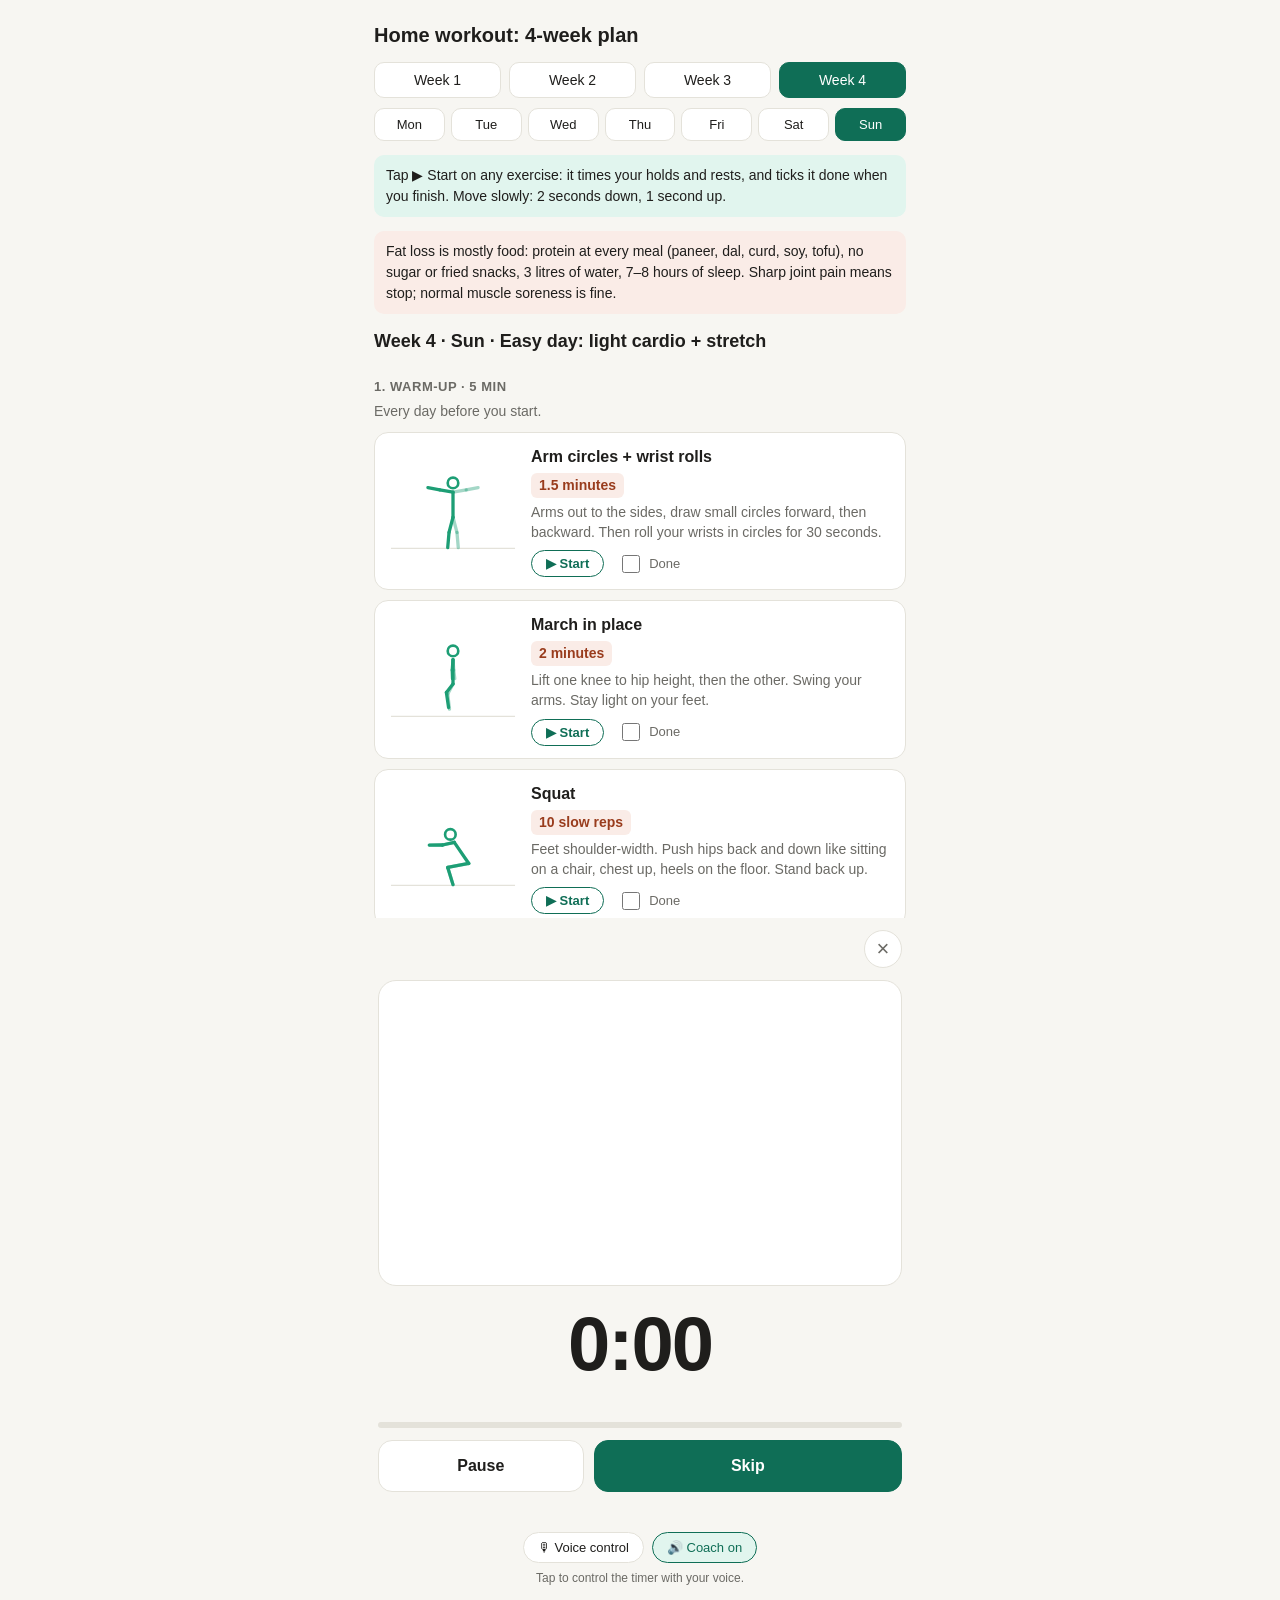
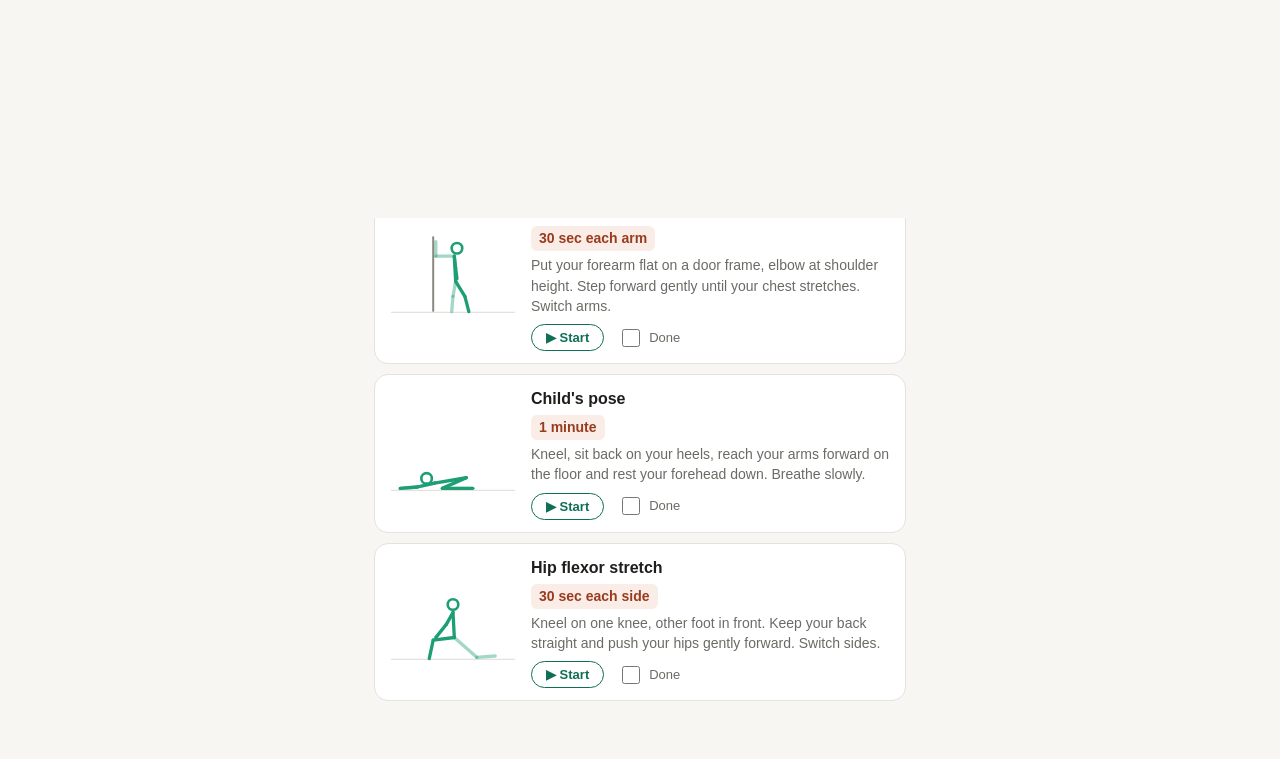
==== commit 7652901e: "Workout: pause mic while coach speaks, mobile-friendly listening Co-Authored-By: Claude Opus 5.5 <no" ====
--- a/workout/index.html
+++ b/workout/index.html
@@ -273,15 +273,21 @@
 
 function webSpeech(){
  const SR=window.SpeechRecognition||window.webkitSpeechRecognition;if(!SR)return null;
- let rec=null,manual=false,cb={p:()=>{},f:()=>{},s:()=>{}},lastErr='';
- const make=()=>{const r=new SR();r.lang='en-IN';r.continuous=true;r.interimResults=true;r.maxAlternatives=1;
+ let rec=null,manual=false,held=false,pending=false,cb={p:()=>{},f:()=>{},s:()=>{}},lastErr='';
+ const mobile=/Android|iPhone|iPad/i.test(navigator.userAgent);
+ const begin=()=>{manual=false;rec=make();rec.start()};
+ const make=()=>{const r=new SR();r.lang='en-IN';r.continuous=!mobile;r.interimResults=true;r.maxAlternatives=1;
   r.onstart=()=>cb.s({state:'listening'});
   r.onresult=e=>{for(let i=e.resultIndex;i<e.results.length;i++){const t=e.results[i][0].transcript.trim();if(e.results[i].isFinal)cb.f({text:t});else cb.p({text:t})}};
   r.onerror=e=>{lastErr=e.error};
-  r.onend=()=>{const reason=manual?'stopped':(lastErr==='not-allowed'||lastErr==='service-not-allowed')?'not_granted':'ended';manual=false;lastErr='';rec=null;cb.s({state:'idle',reason})};
+  r.onend=()=>{const reason=manual==='held'?'held':manual?'stopped':(lastErr==='not-allowed'||lastErr==='service-not-allowed')?'not_granted':'ended';
+   manual=false;lastErr='';rec=null;cb.s({state:'idle',reason});
+   if(pending&&!held){pending=false;try{begin()}catch(e){}}};
   return r};
- return{start(){return new Promise((res,rej)=>{try{if(rec)return res();manual=false;rec=make();rec.start();res()}catch(e){rej({code:'error'})}})},
-  stop(){manual=true;try{rec&&rec.stop()}catch(e){}return Promise.resolve()},
+ return{start(){return new Promise((res,rej)=>{try{held=false;if(rec)return res();begin();res()}catch(e){rej({code:'error'})}})},
+  stop(){held=false;pending=false;manual=true;try{rec&&rec.abort()}catch(e){}return Promise.resolve()},
+  hold(){held=true;pending=false;if(rec){manual='held';try{rec.abort()}catch(e){}}},
+  unhold(){if(!held)return;held=false;if(rec)pending=true;else{try{begin()}catch(e){}}},
   onPartial(f){cb.p=f},onFinal(f){cb.f=f},onState(f){cb.s=f}};
 }
 const cu=n=>Promise.resolve(n==='dictation'?webSpeech():null);
@@ -291,6 +297,7 @@
  d.onState(({state,reason})=>{listening=state==='listening';
   if(listening){retries=0;micNote=''}
   else if(reason==='not_granted'){wantMic=false;micNote='Microphone is blocked. Tap the icon left of the address bar, allow Microphone, then reload.'}
+  else if(reason==='held')micNote='';
   else if(reason==='stopped'||reason==='viewer_stopped')wantMic=false;
   else if(wantMic&&reason!=='hidden'){
    if(retries<6){retries++;micNote='Reconnecting mic…';setTimeout(tryStart,600*retries)}
@@ -303,12 +310,17 @@
  d.onPartial(({text})=>hear(text,false));
  d.onFinal(({text})=>{hear(text,true);lastCmdText=''});
  paintVoice()});
+let speakSeq=0,coachTalking=false;
 function say(text){
  if(!coach||!text)return;
- const est=Date.now()+text.split(' ').length*420+1200;ignoreUntil=Math.max(ignoreUntil,est);
- const end=()=>{ignoreUntil=Math.min(ignoreUntil,Date.now()+700)};
- const local=()=>{try{const u=new SpeechSynthesisUtterance(text);u.rate=1.05;u.onend=end;speechSynthesis.cancel();speechSynthesis.speak(u)}catch(e){}};
- if(TTS&&!listening)TTS.speak(text,{language:'en'}).then(end,local);else local();
+ const id=++speakSeq,ms=text.split(' ').length*420+1200;
+ ignoreUntil=Math.max(ignoreUntil,Date.now()+ms);coachTalking=true;
+ if(wantMic&&DICT&&DICT.hold)DICT.hold();paintVoice();
+ let ended=false;
+ const end=()=>{if(ended||id!==speakSeq)return;ended=true;coachTalking=false;ignoreUntil=Date.now()+400;
+  if(wantMic&&DICT&&DICT.unhold)setTimeout(()=>{if(!coachTalking&&wantMic)DICT.unhold()},250);paintVoice()};
+ setTimeout(end,ms+1500);
+ try{const u=new SpeechSynthesisUtterance(text);u.rate=1.05;u.onend=end;u.onerror=end;speechSynthesis.cancel();speechSynthesis.speak(u)}catch(e){end()}
 }
 function detect(text){
  const t=' '+text.toLowerCase().replace(/[^a-z ]/g,' ')+' ',has=w=>t.includes(' '+w+' ');
@@ -412,7 +424,8 @@
  m.textContent=listening?'🎙 Listening…':'🎙 Voice control';
  if(!DICT){h.textContent=dictChecked?'Voice control needs Chrome. Open this page in Chrome to use it.':'Checking voice control…';return}
  if(micNote&&!listening){h.textContent=micNote;return}
- h.textContent=listening?(heard?`Heard: “${heard}”`:'Say “pause”, “go”, “next” or “next exercise”.'):'Tap to control the timer with your voice.';
+ if(wantMic&&coachTalking){m.classList.add('on');m.textContent='🎙 Listening…';h.textContent='Coach speaking… mic resumes right after';return}
+ h.textContent=listening?(heard?`Heard: “${heard}”`:'Say “pause”, “go”, “next” or “next exercise”.'):(wantMic?'Starting mic…':'Tap to control the timer with your voice.');
 }
 function paintCoach(){$('bCoach').classList.toggle('on',coach);$('bCoach').textContent=coach?'🔊 Coach on':'🔇 Coach off'}
 setInterval(()=>{paint();paintClock()},250);
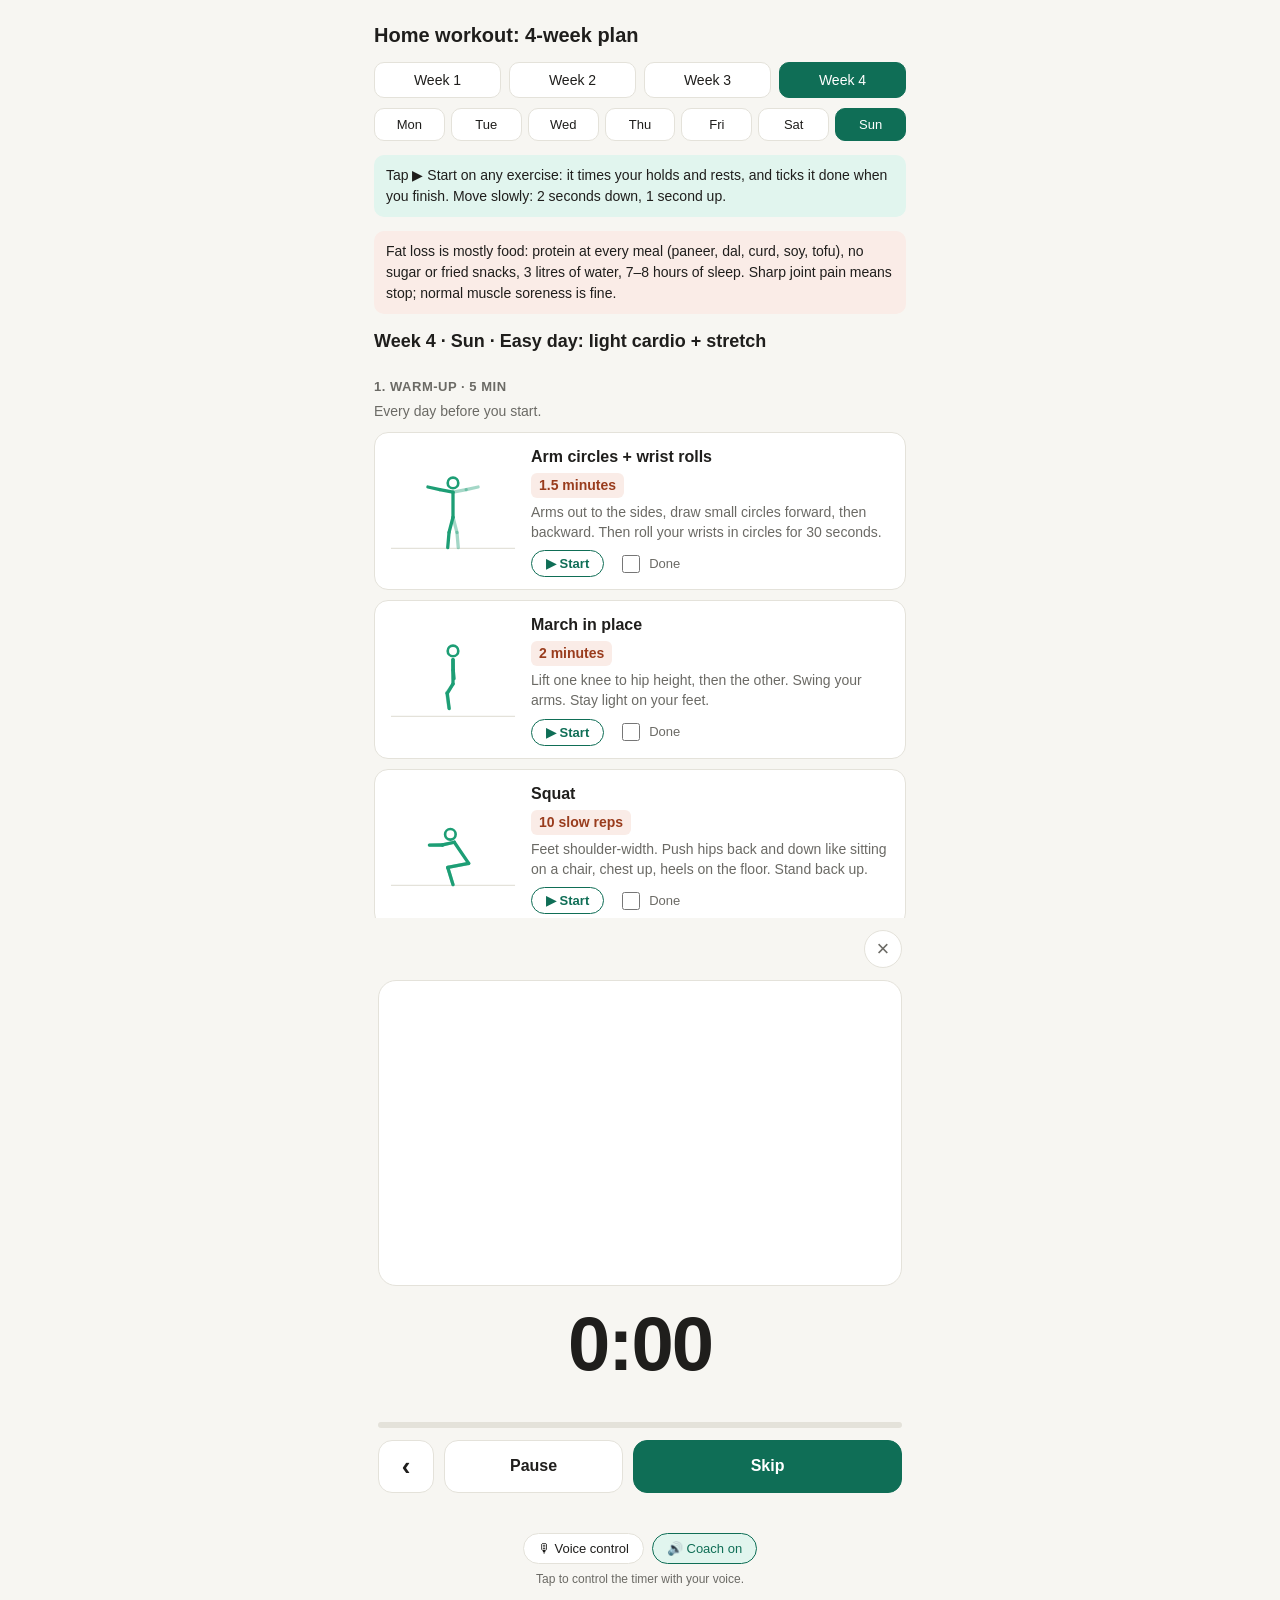
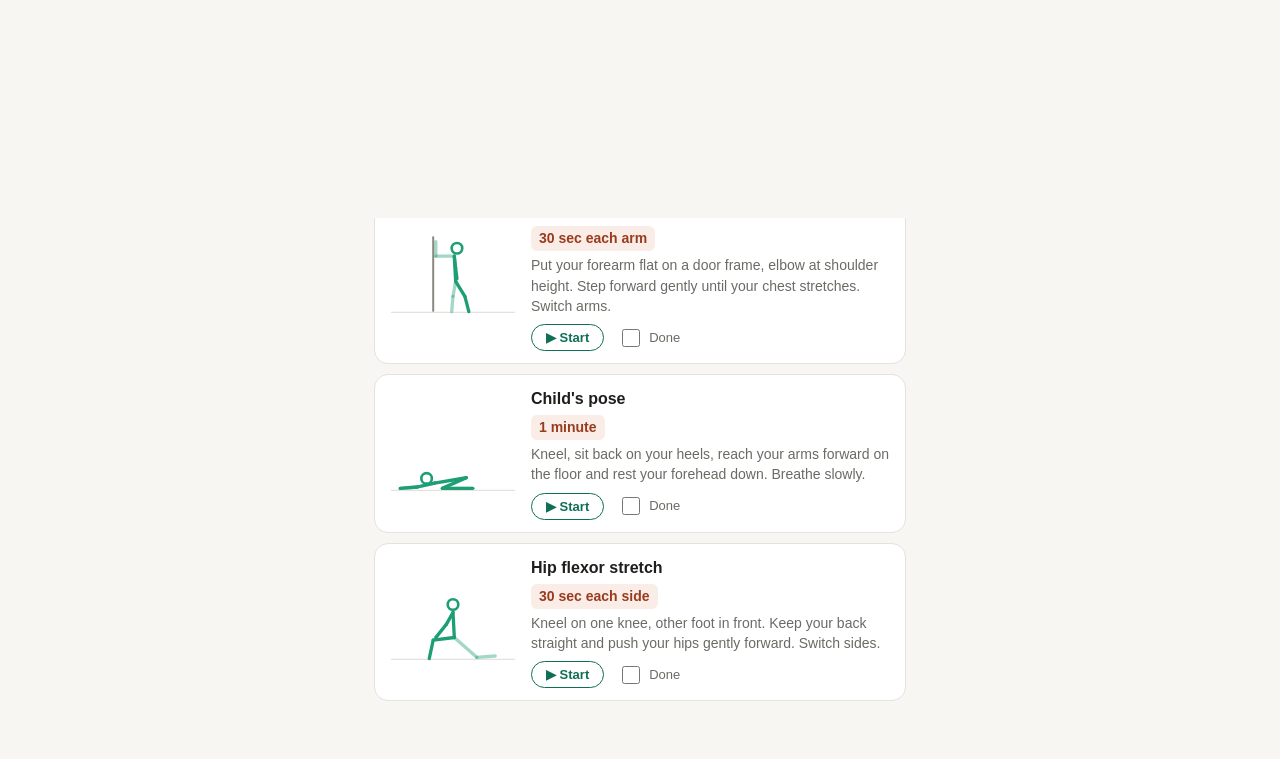
==== commit ce10c368: "Workout: sturdier listening, back/restart commands, accent-friendly matching Co-Authored-By: Claude " ====
--- a/workout/index.html
+++ b/workout/index.html
@@ -55,7 +55,8 @@
 .bbig{text-align:center;font-weight:600;font-size:18px;color:var(--accent);min-height:26px}
 .prog{height:6px;background:var(--line);border-radius:3px;overflow:hidden;margin:12px 0}
 .prog div{height:100%;width:0;background:var(--accent);transition:width .25s linear}
-.bbtns{display:grid;grid-template-columns:1fr 1.5fr;gap:10px}
+.bbtns{display:grid;grid-template-columns:56px 1fr 1.5fr;gap:10px}
+#bBack{font-size:26px;padding:10px 0}
 .bbtns button{border-radius:14px;padding:16px;font-size:16px;font-weight:600;cursor:pointer;border:1px solid var(--line);background:var(--card);color:var(--text)}
 .bbtns button.pri{background:var(--accent);border-color:var(--accent);color:#fff}
 .bup{font-size:13px;color:var(--muted);text-align:center;margin-top:10px;min-height:18px}
@@ -85,7 +86,7 @@
 <div class="btime" id="bTime">0:00</div>
 <div class="bbig" id="bBig"></div>
 <div class="prog"><div id="bProg"></div></div>
-<div class="bbtns"><button id="bPause">Pause</button><button class="pri" id="bNext">Skip</button></div>
+<div class="bbtns"><button id="bBack" aria-label="Go back one step">‹</button><button id="bPause">Pause</button><button class="pri" id="bNext">Skip</button></div>
 <div class="bup" id="bUp"></div>
 <div class="bvoice"><button class="chip" id="bMic">🎙 Voice control</button><button class="chip" id="bCoach">🔊 Coach on</button></div>
 <div class="bhint" id="bMicHint"></div>
@@ -273,21 +274,27 @@
 
 function webSpeech(){
  const SR=window.SpeechRecognition||window.webkitSpeechRecognition;if(!SR)return null;
- let rec=null,manual=false,held=false,pending=false,cb={p:()=>{},f:()=>{},s:()=>{}},lastErr='';
  const mobile=/Android|iPhone|iPad/i.test(navigator.userAgent);
- const begin=()=>{manual=false;rec=make();rec.start()};
- const make=()=>{const r=new SR();r.lang='en-IN';r.continuous=!mobile;r.interimResults=true;r.maxAlternatives=1;
-  r.onstart=()=>cb.s({state:'listening'});
-  r.onresult=e=>{for(let i=e.resultIndex;i<e.results.length;i++){const t=e.results[i][0].transcript.trim();if(e.results[i].isFinal)cb.f({text:t});else cb.p({text:t})}};
-  r.onerror=e=>{lastErr=e.error};
-  r.onend=()=>{const reason=manual==='held'?'held':manual?'stopped':(lastErr==='not-allowed'||lastErr==='service-not-allowed')?'not_granted':'ended';
-   manual=false;lastErr='';rec=null;cb.s({state:'idle',reason});
-   if(pending&&!held){pending=false;try{begin()}catch(e){}}};
-  return r};
- return{start(){return new Promise((res,rej)=>{try{held=false;if(rec)return res();begin();res()}catch(e){rej({code:'error'})}})},
-  stop(){held=false;pending=false;manual=true;try{rec&&rec.abort()}catch(e){}return Promise.resolve()},
-  hold(){held=true;pending=false;if(rec){manual='held';try{rec.abort()}catch(e){}}},
-  unhold(){if(!held)return;held=false;if(rec)pending=true;else{try{begin()}catch(e){}}},
+ let rec=null,held=false,wantOn=false,lastErr='',lastEv=0,cb={p:()=>{},f:()=>{},s:()=>{}};
+ const kill=()=>{if(rec){const r=rec;rec=null;try{r.abort()}catch(e){}}};
+ const begin=()=>{kill();const r=new SR();r.lang='en-IN';r.continuous=!mobile;r.interimResults=true;r.maxAlternatives=1;
+  rec=r;lastEv=Date.now();lastErr='';
+  r.onstart=()=>{if(r!==rec)return;lastEv=Date.now();cb.s({state:'listening'})};
+  r.onaudiostart=r.onsoundstart=r.onspeechstart=()=>{if(r===rec)lastEv=Date.now()};
+  r.onresult=e=>{if(r!==rec)return;lastEv=Date.now();
+   for(let i=e.resultIndex;i<e.results.length;i++){const t=e.results[i][0].transcript.trim();if(e.results[i].isFinal)cb.f({text:t});else cb.p({text:t})}};
+  r.onerror=e=>{if(r===rec)lastErr=e.error};
+  r.onend=()=>{if(r!==rec)return;rec=null;const err=lastErr;lastErr='';
+   if(err==='not-allowed'||err==='service-not-allowed'){wantOn=false;cb.s({state:'idle',reason:'not_granted'});return}
+   if(wantOn&&!held){setTimeout(()=>{if(wantOn&&!held&&!rec){try{begin()}catch(e){}}},250);return}
+   cb.s({state:'idle',reason:wantOn?'held':'stopped'})};
+  r.start()};
+ setInterval(()=>{if(wantOn&&!held&&(!rec||Date.now()-lastEv>12000)){try{begin()}catch(e){}}},3000);
+ return{
+  start(){wantOn=true;held=false;try{begin();return Promise.resolve()}catch(e){return Promise.reject({code:'error'})}},
+  stop(){wantOn=false;held=false;kill();cb.s({state:'idle',reason:'stopped'});return Promise.resolve()},
+  hold(){if(!wantOn)return;held=true;kill();cb.s({state:'idle',reason:'held'})},
+  unhold(){if(!held)return;held=false;if(wantOn){try{begin()}catch(e){}}},
   onPartial(f){cb.p=f},onFinal(f){cb.f=f},onState(f){cb.s=f}};
 }
 const cu=n=>Promise.resolve(n==='dictation'?webSpeech():null);
@@ -297,7 +304,7 @@
  d.onState(({state,reason})=>{listening=state==='listening';
   if(listening){retries=0;micNote=''}
   else if(reason==='not_granted'){wantMic=false;micNote='Microphone is blocked. Tap the icon left of the address bar, allow Microphone, then reload.'}
-  else if(reason==='held')micNote='';
+  else if(reason==='held'){micNote='';paintVoice();return}
   else if(reason==='stopped'||reason==='viewer_stopped')wantMic=false;
   else if(wantMic&&reason!=='hidden'){
    if(retries<6){retries++;micNote='Reconnecting mic…';setTimeout(tryStart,600*retries)}
@@ -305,7 +312,7 @@
   paintVoice()});
  const hear=(text,final)=>{heard=text;paintVoice();if(Date.now()<ignoreUntil)return;
   const c=detect(text);if(!c)return;
-  if(c===lastCmdText&&Date.now()-lastCmdAt<2500)return;
+  if(c===lastCmdText&&Date.now()-lastCmdAt<1500)return;
   lastCmdText=c;lastCmdAt=Date.now();run(c)};
  d.onPartial(({text})=>hear(text,false));
  d.onFinal(({text})=>{hear(text,true);lastCmdText=''});
@@ -323,16 +330,29 @@
  try{const u=new SpeechSynthesisUtterance(text);u.rate=1.05;u.onend=end;u.onerror=end;speechSynthesis.cancel();speechSynthesis.speak(u)}catch(e){end()}
 }
 function detect(text){
- const t=' '+text.toLowerCase().replace(/[^a-z ]/g,' ')+' ',has=w=>t.includes(' '+w+' ');
- if(t.includes('next exercise'))return 'nextex';
- if(has('pause')||has('stop')||has('wait'))return 'pause';
- if(has('next')||has('skip')||has('done'))return 'next';
- if(has('go')||has('start')||has('resume')||has('continue')||has('play'))return 'go';
- if(has('close')||has('exit'))return 'close';
+ const t=' '+text.toLowerCase().replace(/[^a-z ]/g,' ').replace(/\s+/g,' ')+' ',any=a=>a.some(w=>t.includes(' '+w+' '));
+ if(any(['next exercise','next exercises','skip exercise','next workout']))return 'nextex';
+ if(any(['back','go back','previous','undo','bag','buck','beck','bak']))return 'back';
+ if(any(['pause','pose','paws','pauses','poses','pas','porz','stop','wait','hold on']))return 'pause';
+ if(any(['restart','again','repeat']))return 'restart';
+ if(any(['next','nest','necks','neck','skip','done','dun']))return 'next';
+ if(any(['go','resume','continue','play','start','begin','ok go']))return 'go';
+ if(any(['close','exit']))return 'close';
  return null;
 }
+function back(){
+ if(R&&R.i===0&&R.qi>0){lastDone={q:R.queue,qi:R.qi-1};R=null}
+ if(R){if(R.pauseAt){R.pauseAt=null;$('bPause').textContent='Pause'}R.i=Math.max(0,R.i-1);enterStep(false);return}
+ if(lastDone){const{q,qi}=lastDone,it=q[qi];lastDone=null;
+  it.ids.forEach(id=>{store(id,'0');const c=cards[id];if(c){c.cb.checked=false;c.el.classList.remove('done')}});
+  runQueue=q;startItem(qi,false,it.steps.length-1)}
+}
+function restartStep(){if(!R)return;if(R.pauseAt){R.pauseAt=null;$('bPause').textContent='Pause'}enterStep(false)}
 function run(c){
+ if(!coach&&DICT&&DICT.hold&&wantMic){DICT.hold();setTimeout(()=>{if(wantMic)DICT.unhold()},300)}
  if(c==='nextex')nextItem();
+ else if(c==='back')back();
+ else if(c==='restart')restartStep();
  else if(c==='pause'){if(R&&!R.pauseAt)togglePause()}
  else if(c==='next'){if(R)advance();else if(upNext!=null)startItem(upNext)}
  else if(c==='go'){if(R&&R.pauseAt)togglePause();else if(!R&&upNext!=null)startItem(upNext)}
@@ -348,7 +368,7 @@
 document.addEventListener('visibilitychange',()=>{if(document.visibilityState==='visible')setTimeout(tryStart,400)});
 function command(text){const c=detect(text);if(c)run(c)}
 
-let AC,WL,R=null,queue=[],runQueue=[],upNext=null,dfig=null,dfigKey=null;
+let lastDone=null,AC,WL,R=null,queue=[],runQueue=[],upNext=null,dfig=null,dfigKey=null;
 function unlock(){try{AC=AC||new(window.AudioContext||window.webkitAudioContext)();AC.resume()}catch(e){}}
 function beep(f,d){try{if(!AC)return;const o=AC.createOscillator(),g=AC.createGain();o.frequency.value=f;o.connect(g);g.connect(AC.destination);g.gain.setValueAtTime(.25,AC.currentTime);g.gain.exponentialRampToValueAtTime(.001,AC.currentTime+d);o.start();o.stop(AC.currentTime+d)}catch(e){}}
 function buzz(){try{navigator.vibrate&&navigator.vibrate(150)}catch(e){}}
@@ -365,14 +385,14 @@
  $('bHow').textContent=EX[key].how;
 }
 function openDrawer(){unlock();wake();document.body.classList.add('baropen');$('bar').classList.add('open')}
-function startItem(qi,fromUser){
+function startItem(qi,fromUser,atStep){
  if(fromUser)runQueue=queue;
  const it=runQueue[qi];if(!it)return;
  openDrawer();
  if(!sess())sessSave({s:Date.now(),e:Date.now()});
- R={name:it.name,steps:it.steps,ids:it.ids,queue:runQueue,qi,i:0,t0:Date.now(),pauseAt:null,lastTick:-1};
- upNext=null;$('bName').textContent=it.name;
- markLive();enterStep(true);
+ R={name:it.name,steps:it.steps,ids:it.ids,queue:runQueue,qi,i:atStep||0,t0:Date.now(),pauseAt:null,lastTick:-1};
+ upNext=null;lastDone=null;$('bName').textContent=it.name;
+ markLive();enterStep(!atStep);
 }
 function enterStep(first){const st=R.steps[R.i];R.t0=Date.now();R.lastTick=-1;
  setFig(st.ex);
@@ -391,7 +411,7 @@
  const ids=R.ids,name=R.name,q=R.queue,qi=R.qi,s=sess();if(s){s.e=Date.now();sessSave(s)}
  ids.forEach(id=>{store(id,'1');const c=cards[id];if(c){c.cb.checked=true;c.el.classList.add('done')}});
  R=null;markLive();beep(988,.18);setTimeout(()=>beep(1319,.3),200);buzz();
- const n=nextUndone(q,qi+1);upNext=n;runQueue=q;
+ const n=nextUndone(q,qi+1);upNext=n;runQueue=q;lastDone={q,qi};
  $('bPhase').textContent='Finished';$('bPhase').className='bphase';$('bTime').textContent='✓';$('bProg').style.width='100%';
  if(n!=null){$('bBig').textContent=`Up next: ${q[n].name}`;$('bNext').textContent='▶ Start next';$('bPause').textContent='Close';$('bUp').textContent='Rest as long as you need';
   say(`${name} complete. Coming up, ${q[n].name}. Say go when you're ready.`)}
@@ -425,13 +445,14 @@
  if(!DICT){h.textContent=dictChecked?'Voice control needs Chrome. Open this page in Chrome to use it.':'Checking voice control…';return}
  if(micNote&&!listening){h.textContent=micNote;return}
  if(wantMic&&coachTalking){m.classList.add('on');m.textContent='🎙 Listening…';h.textContent='Coach speaking… mic resumes right after';return}
- h.textContent=listening?(heard?`Heard: “${heard}”`:'Say “pause”, “go”, “next” or “next exercise”.'):(wantMic?'Starting mic…':'Tap to control the timer with your voice.');
+ h.textContent=listening?(heard?`Heard: “${heard}”`:'Say: pause · go · next · back · next exercise'):(wantMic?'Starting mic…':'Tap to control the timer with your voice.');
 }
 function paintCoach(){$('bCoach').classList.toggle('on',coach);$('bCoach').textContent=coach?'🔊 Coach on':'🔇 Coach off'}
 setInterval(()=>{paint();paintClock()},250);
 $('bPause').onclick=()=>{if(R)togglePause();else stopRun()};
 $('bNext').onclick=()=>{if(R)advance();else if(upNext!=null)startItem(upNext);else stopRun()};
 $('bClose').onclick=stopRun;
+$('bBack').onclick=back;
 $('bCoach').onclick=()=>{coach=!coach;store('coach',coach?'1':'0');paintCoach();if(!coach){try{TTS&&TTS.stop()}catch(e){}try{speechSynthesis.cancel()}catch(e){}}};
 $('bMic').onclick=()=>{
  if(!DICT){paintVoice();return}
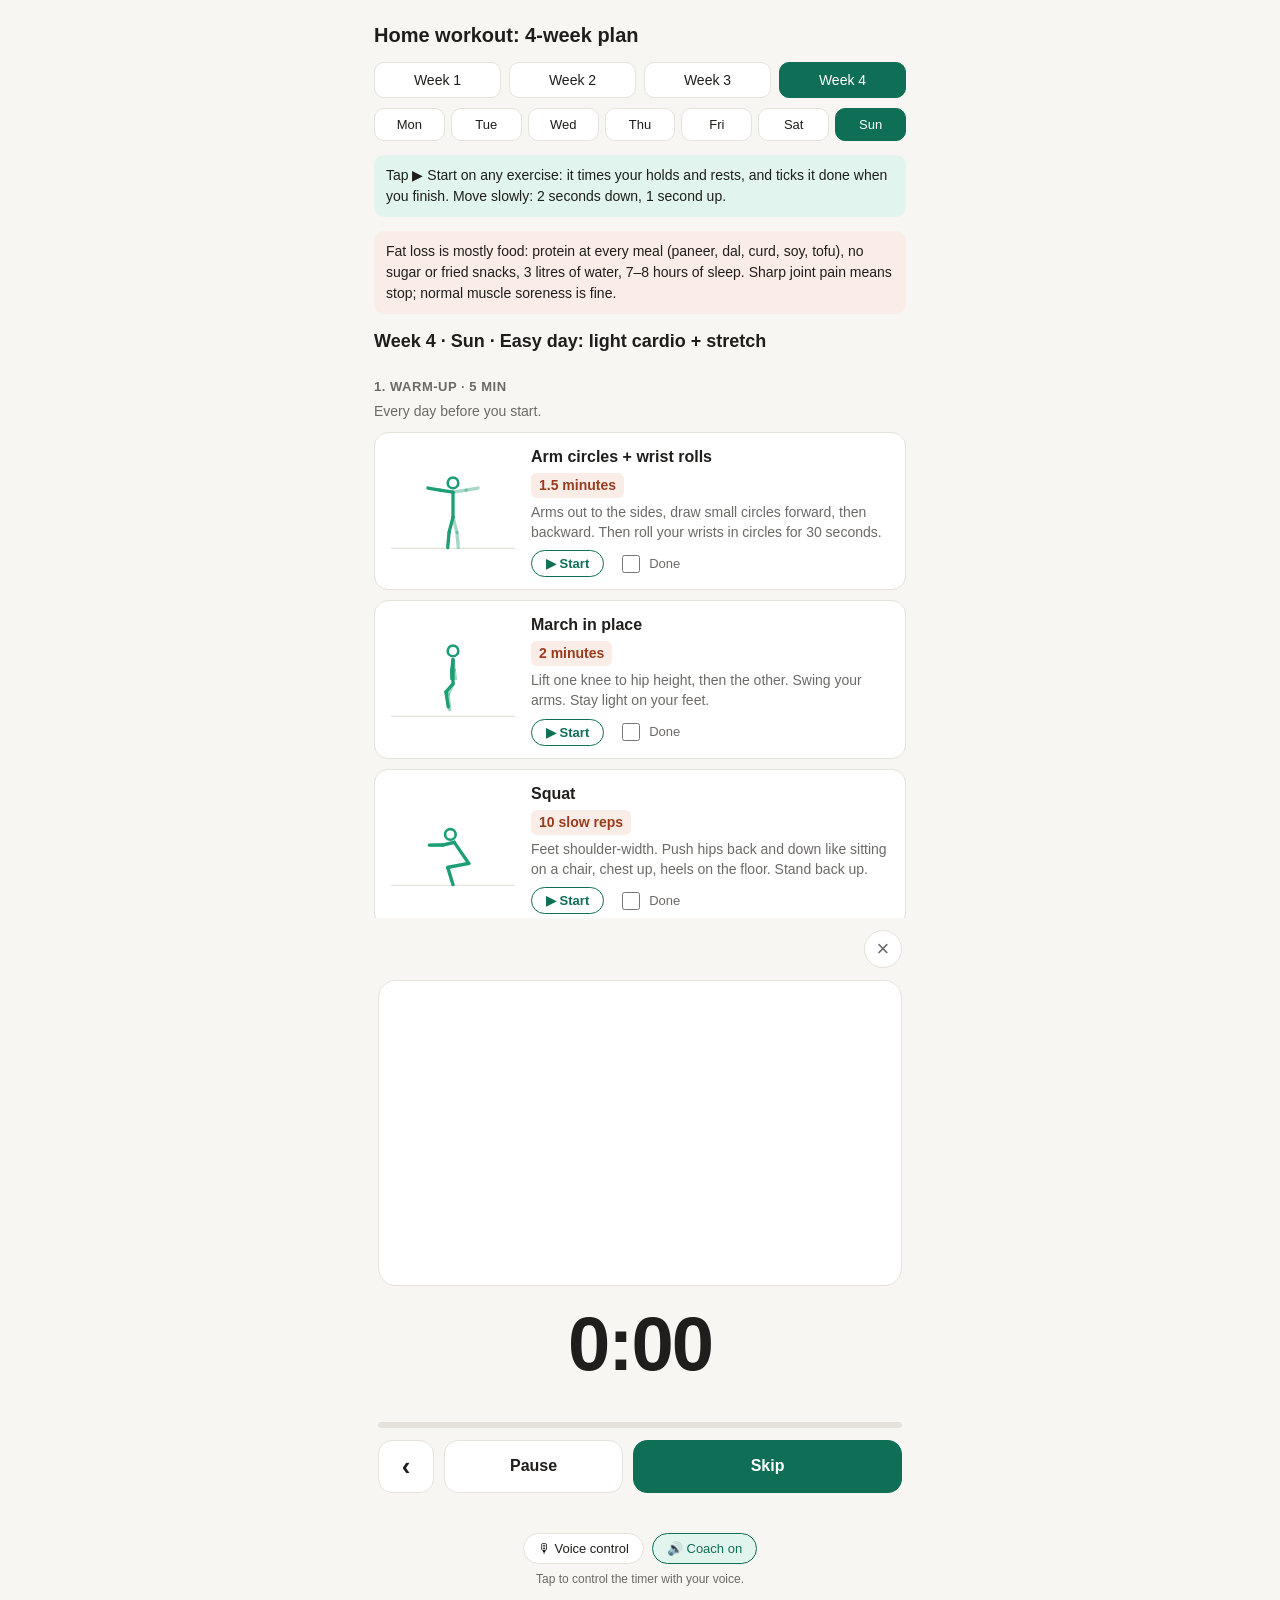
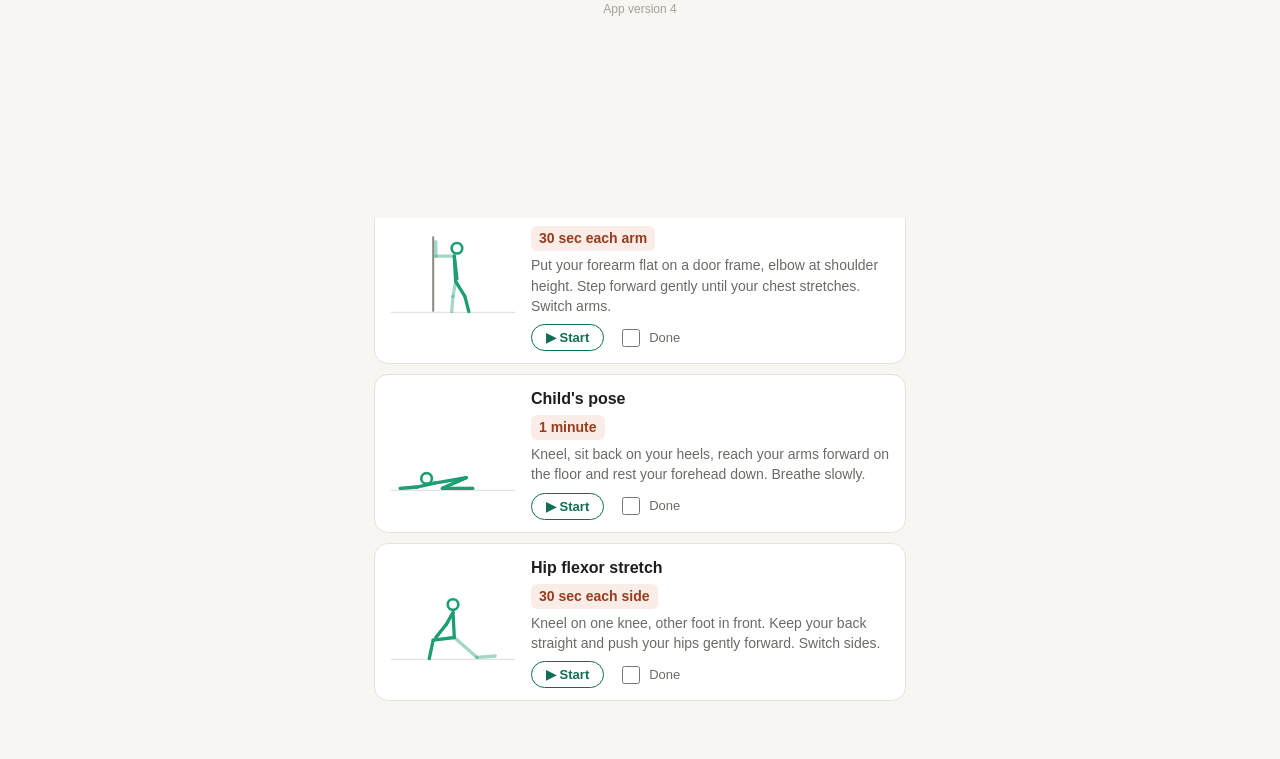
==== commit 104a0429: "Workout: always fetch latest version, show app version Co-Authored-By: Claude Opus 5.5 <noreply@anth" ====
--- a/workout/index.html
+++ b/workout/index.html
@@ -91,6 +91,7 @@
 <div class="bvoice"><button class="chip" id="bMic">🎙 Voice control</button><button class="chip" id="bCoach">🔊 Coach on</button></div>
 <div class="bhint" id="bMicHint"></div>
 <div class="bfoot" id="bFoot"></div>
+<div class="bfoot" style="opacity:.6">App version 4</div>
 </div></div>
 <script>
 const EX={
@@ -496,7 +497,8 @@
 $('weeks').onclick=e=>{const w=e.target.dataset.w;if(w){week=+w;render()}};
 $('days').onclick=e=>{const d=e.target.dataset.d;if(d){day=d;render()}};
 render();
-if('serviceWorker' in navigator)navigator.serviceWorker.register('sw.js').catch(()=>{});
+if('serviceWorker' in navigator){navigator.serviceWorker.register('sw.js',{updateViaCache:'none'}).then(r=>r.update()).catch(()=>{});
+ let reloaded=false;navigator.serviceWorker.addEventListener('controllerchange',()=>{if(reloaded||R)return;reloaded=true;location.reload()})}
 </script>
 </body>
 </html>
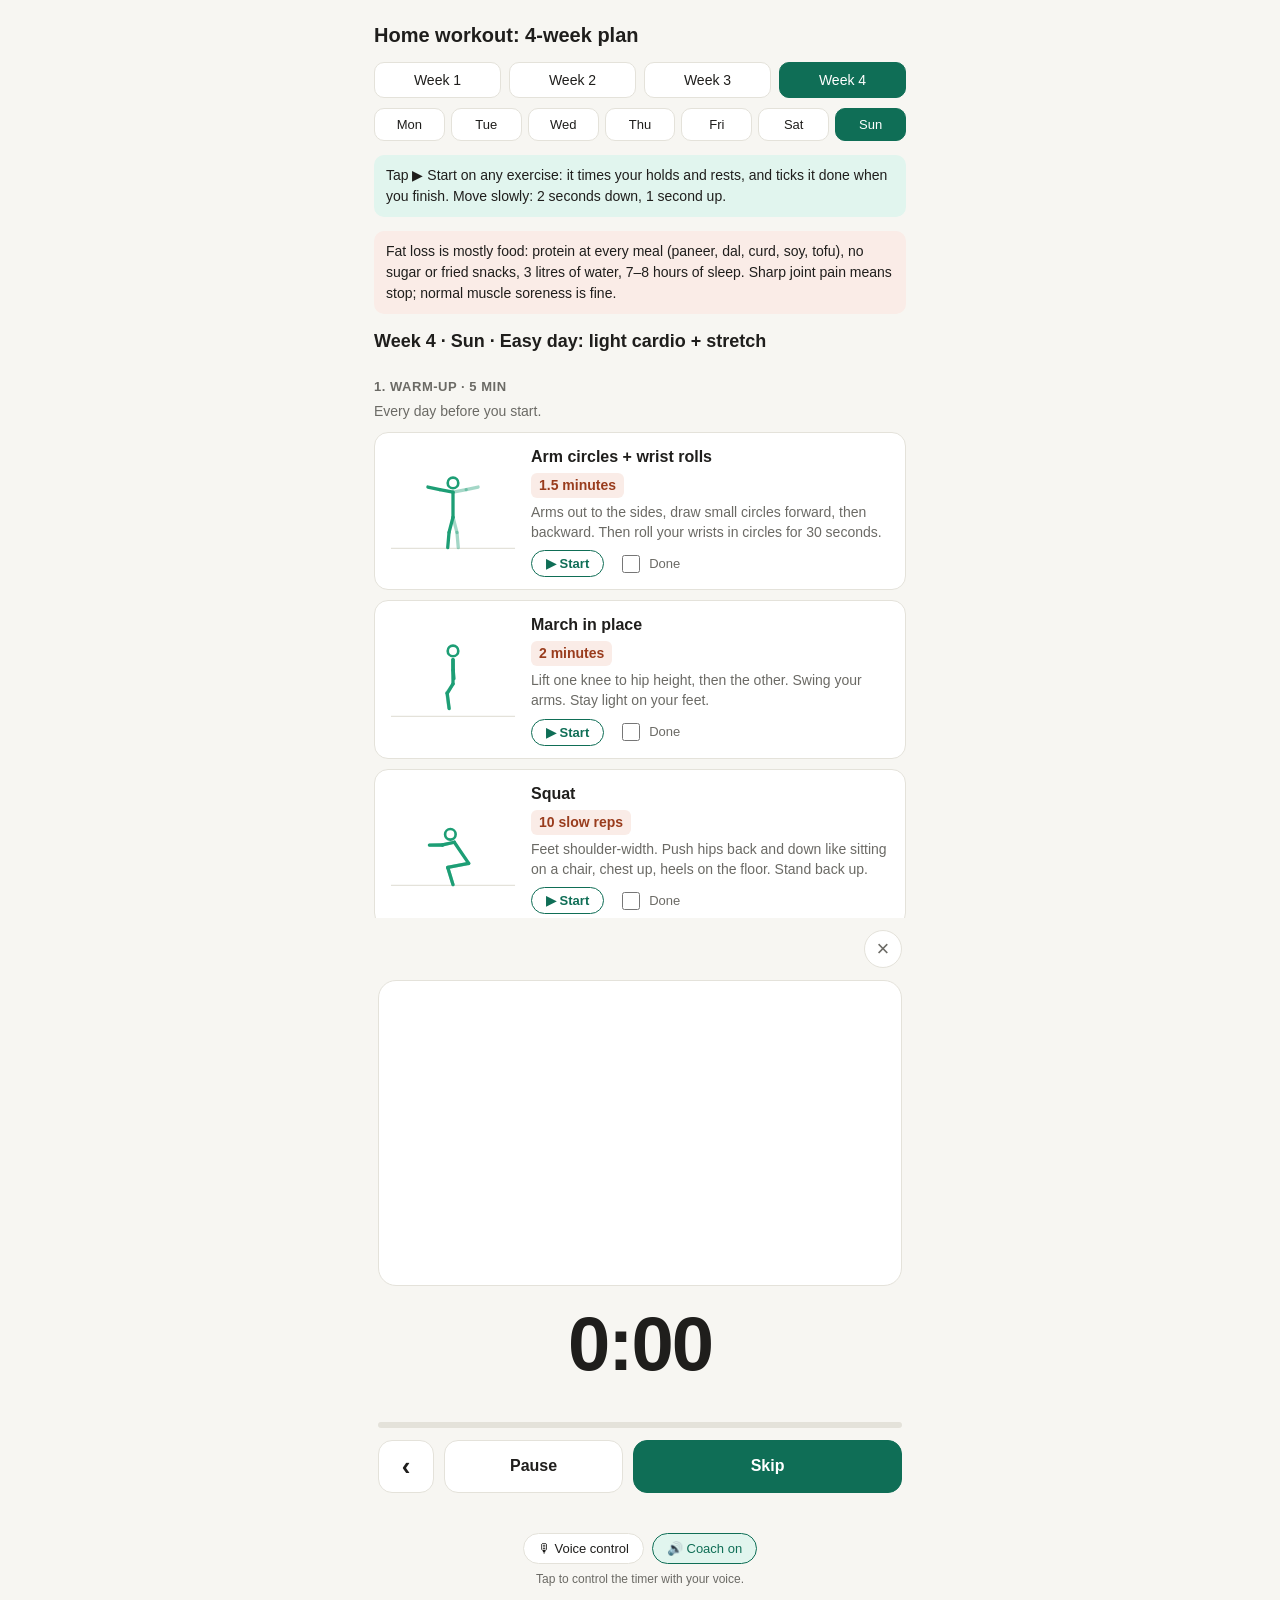
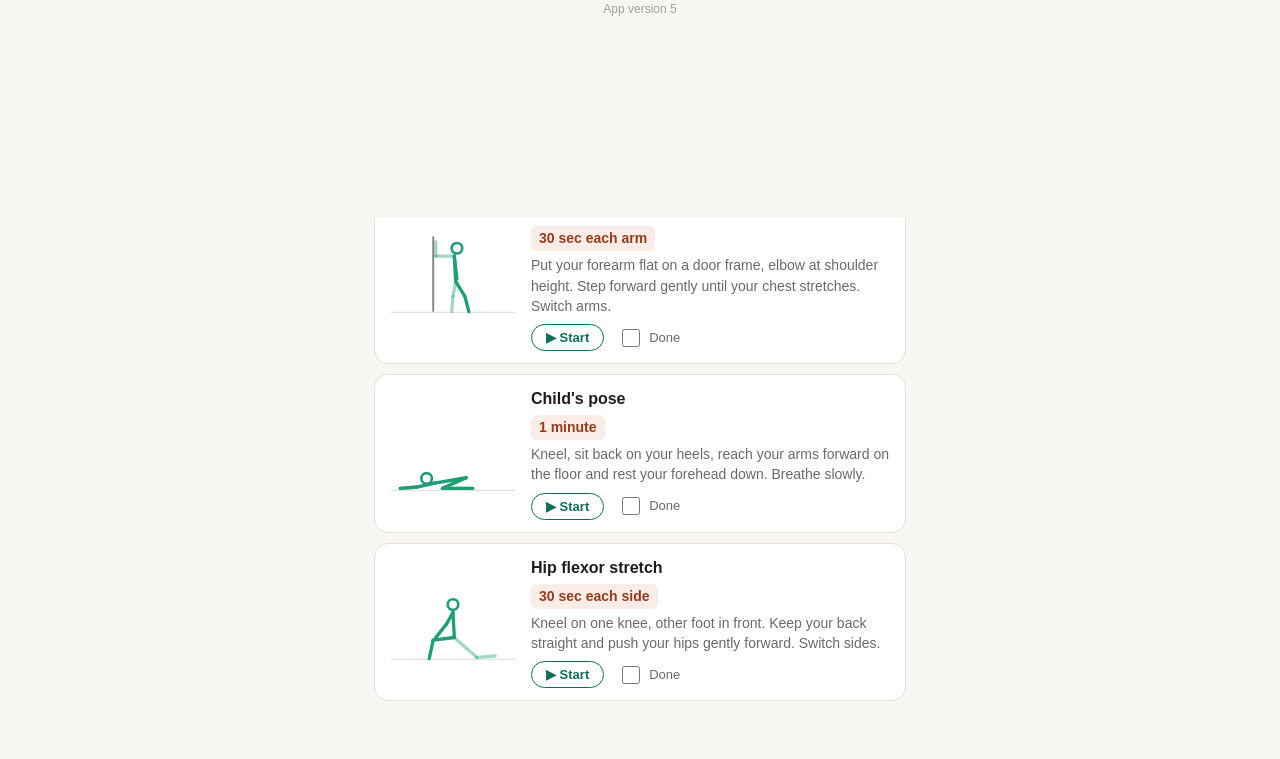
==== commit ba66a26b: "Workout v5: single mic session at a time so phones hear commands Co-Authored-By: Claude Opus 5.5 <no" ====
--- a/workout/index.html
+++ b/workout/index.html
@@ -91,7 +91,7 @@
 <div class="bvoice"><button class="chip" id="bMic">🎙 Voice control</button><button class="chip" id="bCoach">🔊 Coach on</button></div>
 <div class="bhint" id="bMicHint"></div>
 <div class="bfoot" id="bFoot"></div>
-<div class="bfoot" style="opacity:.6">App version 4</div>
+<div class="bfoot" style="opacity:.6">App version 5</div>
 </div></div>
 <script>
 const EX={
@@ -276,26 +276,32 @@
 function webSpeech(){
  const SR=window.SpeechRecognition||window.webkitSpeechRecognition;if(!SR)return null;
  const mobile=/Android|iPhone|iPad/i.test(navigator.userAgent);
- let rec=null,held=false,wantOn=false,lastErr='',lastEv=0,cb={p:()=>{},f:()=>{},s:()=>{}};
- const kill=()=>{if(rec){const r=rec;rec=null;try{r.abort()}catch(e){}}};
- const begin=()=>{kill();const r=new SR();r.lang='en-IN';r.continuous=!mobile;r.interimResults=true;r.maxAlternatives=1;
+ let rec=null,held=false,wantOn=false,lastErr='',lastEv=0,timer=null,fails=0,cb={p:()=>{},f:()=>{},s:()=>{}};
+ const schedule=ms=>{clearTimeout(timer);timer=setTimeout(()=>{timer=null;open()},ms)};
+ function open(){
+  if(rec||!wantOn||held)return;
+  const r=new SR();r.lang='en-IN';r.continuous=!mobile;r.interimResults=true;r.maxAlternatives=1;
   rec=r;lastEv=Date.now();lastErr='';
-  r.onstart=()=>{if(r!==rec)return;lastEv=Date.now();cb.s({state:'listening'})};
-  r.onaudiostart=r.onsoundstart=r.onspeechstart=()=>{if(r===rec)lastEv=Date.now()};
-  r.onresult=e=>{if(r!==rec)return;lastEv=Date.now();
-   for(let i=e.resultIndex;i<e.results.length;i++){const t=e.results[i][0].transcript.trim();if(e.results[i].isFinal)cb.f({text:t});else cb.p({text:t})}};
-  r.onerror=e=>{if(r===rec)lastErr=e.error};
-  r.onend=()=>{if(r!==rec)return;rec=null;const err=lastErr;lastErr='';
+  r.onstart=()=>{lastEv=Date.now();cb.s({state:'listening'})};
+  r.onaudiostart=r.onsoundstart=r.onspeechstart=()=>{lastEv=Date.now()};
+  r.onresult=e=>{lastEv=Date.now();fails=0;
+   for(let i=e.resultIndex;i<e.results.length;i++){const t=e.results[i][0].transcript.trim();if(!t)continue;if(e.results[i].isFinal)cb.f({text:t});else cb.p({text:t})}};
+  r.onerror=e=>{lastErr=e.error};
+  r.onend=()=>{if(rec!==r)return;rec=null;const err=lastErr;lastErr='';
    if(err==='not-allowed'||err==='service-not-allowed'){wantOn=false;cb.s({state:'idle',reason:'not_granted'});return}
-   if(wantOn&&!held){setTimeout(()=>{if(wantOn&&!held&&!rec){try{begin()}catch(e){}}},250);return}
+   if(wantOn&&!held){if(err&&err!=='no-speech'&&err!=='aborted')fails++;schedule(Math.min(4000,300+fails*700));return}
    cb.s({state:'idle',reason:wantOn?'held':'stopped'})};
-  r.start()};
- setInterval(()=>{if(wantOn&&!held&&(!rec||Date.now()-lastEv>12000)){try{begin()}catch(e){}}},3000);
+  try{r.start()}catch(e){rec=null;fails++;schedule(1000)}
+ }
+ function close(){clearTimeout(timer);timer=null;if(rec){try{rec.abort()}catch(e){try{rec.stop()}catch(_){}}}}
+ setInterval(()=>{if(!wantOn||held)return;
+  if(rec&&Date.now()-lastEv>15000){lastEv=Date.now();try{rec.abort()}catch(e){rec=null;schedule(300)}}
+  else if(!rec&&!timer)schedule(100)},2000);
  return{
-  start(){wantOn=true;held=false;try{begin();return Promise.resolve()}catch(e){return Promise.reject({code:'error'})}},
-  stop(){wantOn=false;held=false;kill();cb.s({state:'idle',reason:'stopped'});return Promise.resolve()},
-  hold(){if(!wantOn)return;held=true;kill();cb.s({state:'idle',reason:'held'})},
-  unhold(){if(!held)return;held=false;if(wantOn){try{begin()}catch(e){}}},
+  start(){wantOn=true;held=false;fails=0;if(!rec)open();return Promise.resolve()},
+  stop(){wantOn=false;held=false;close();if(!rec)cb.s({state:'idle',reason:'stopped'});return Promise.resolve()},
+  hold(){if(!wantOn)return;held=true;close();if(!rec)cb.s({state:'idle',reason:'held'})},
+  unhold(){if(!held)return;held=false;if(!rec)schedule(150)},
   onPartial(f){cb.p=f},onFinal(f){cb.f=f},onState(f){cb.s=f}};
 }
 const cu=n=>Promise.resolve(n==='dictation'?webSpeech():null);
@@ -446,7 +452,7 @@
  if(!DICT){h.textContent=dictChecked?'Voice control needs Chrome. Open this page in Chrome to use it.':'Checking voice control…';return}
  if(micNote&&!listening){h.textContent=micNote;return}
  if(wantMic&&coachTalking){m.classList.add('on');m.textContent='🎙 Listening…';h.textContent='Coach speaking… mic resumes right after';return}
- h.textContent=listening?(heard?`Heard: “${heard}”`:'Say: pause · go · next · back · next exercise'):(wantMic?'Starting mic…':'Tap to control the timer with your voice.');
+ h.textContent=listening?(heard?`Heard: “${heard}”`:'Say: pause · go · next · back · next exercise'):(wantMic?(heard?`Heard: “${heard}”`:'Starting mic…'):'Tap to control the timer with your voice.');
 }
 function paintCoach(){$('bCoach').classList.toggle('on',coach);$('bCoach').textContent=coach?'🔊 Coach on':'🔇 Coach off'}
 setInterval(()=>{paint();paintClock()},250);
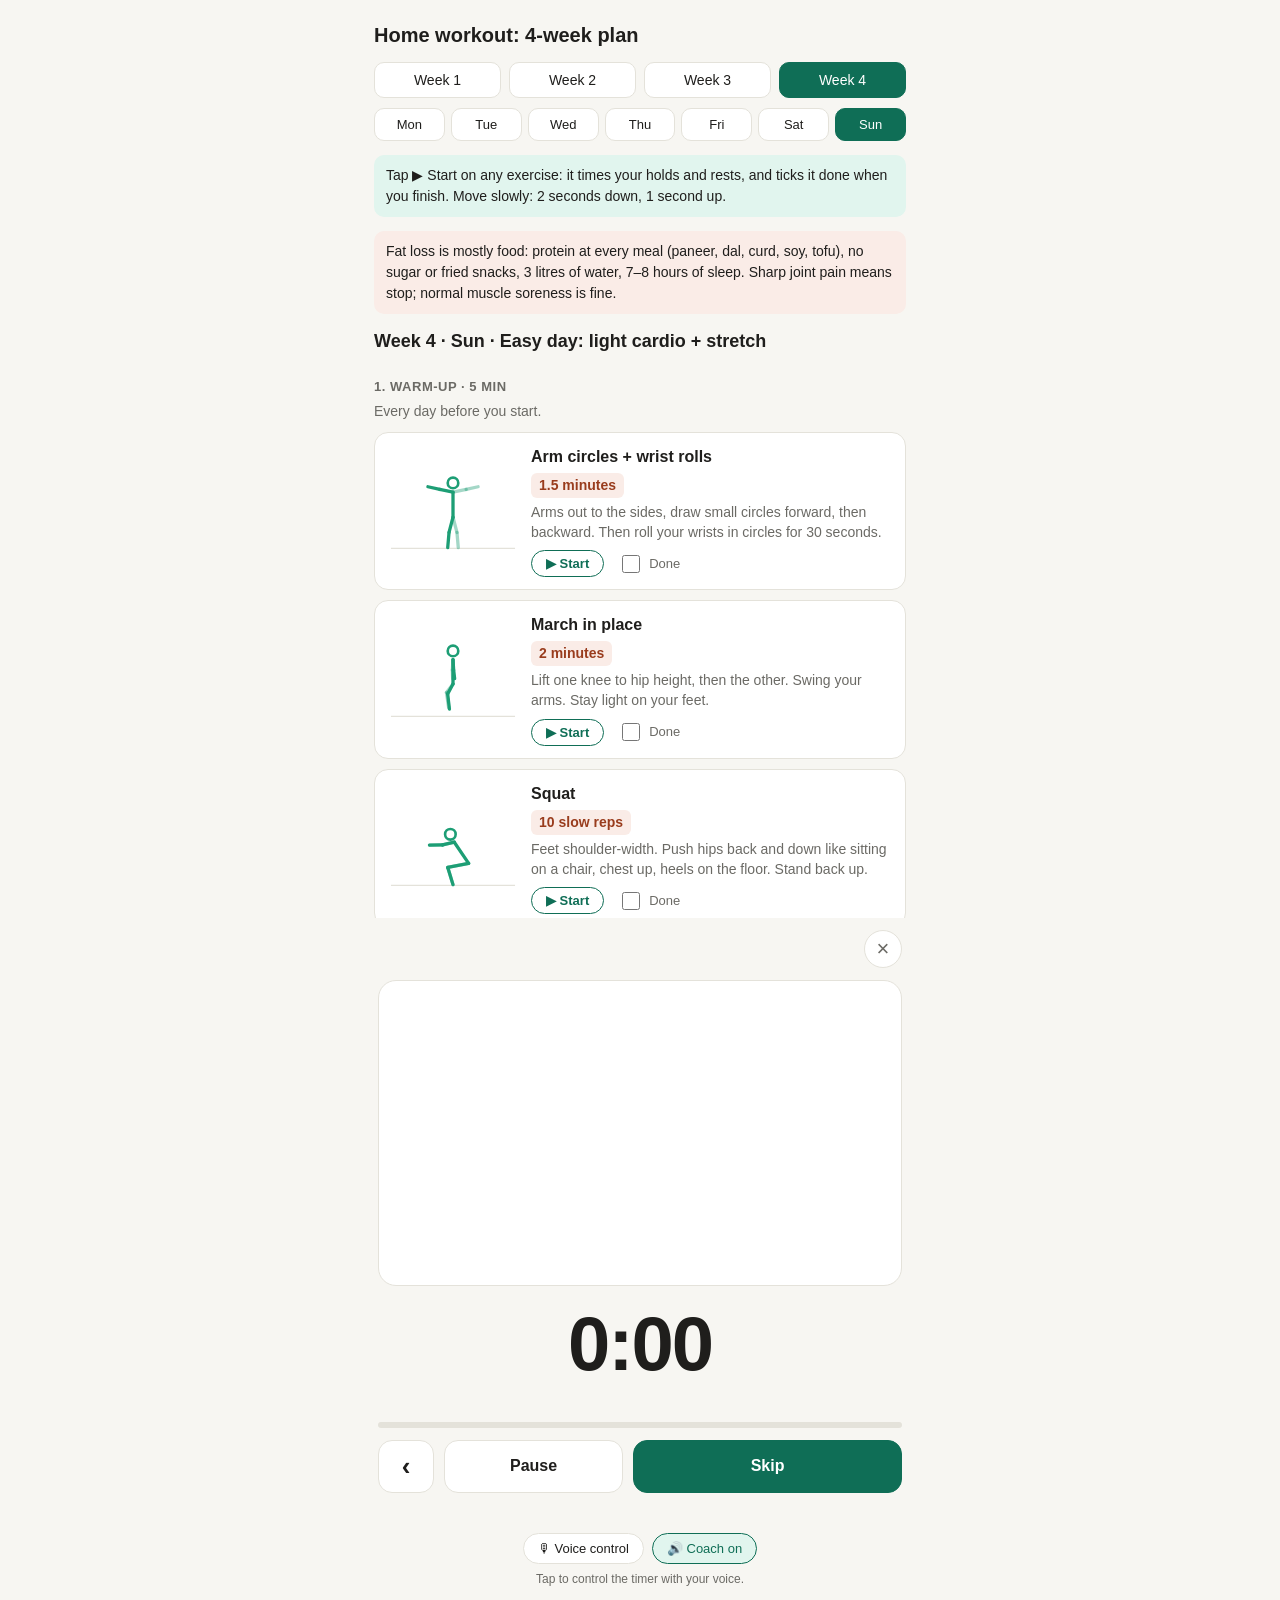
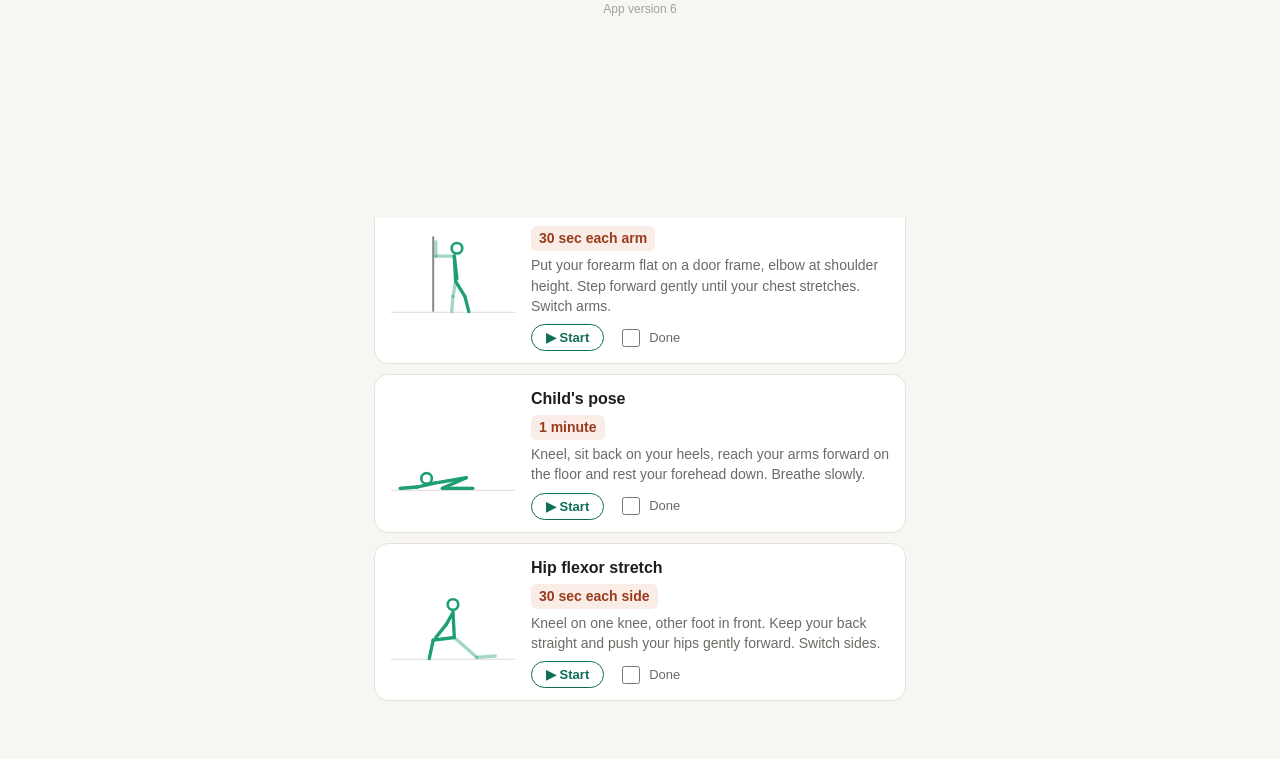
==== commit 03cfd829: "Workout v6: offline voice engine (Vosk) listening only for command words Co-Authored-By: Claude Opus" ====
--- a/workout/index.html
+++ b/workout/index.html
@@ -91,7 +91,7 @@
 <div class="bvoice"><button class="chip" id="bMic">🎙 Voice control</button><button class="chip" id="bCoach">🔊 Coach on</button></div>
 <div class="bhint" id="bMicHint"></div>
 <div class="bfoot" id="bFoot"></div>
-<div class="bfoot" style="opacity:.6">App version 5</div>
+<div class="bfoot" style="opacity:.6">App version 6</div>
 </div></div>
 <script>
 const EX={
@@ -304,11 +304,65 @@
   unhold(){if(!held)return;held=false;if(!rec)schedule(150)},
   onPartial(f){cb.p=f},onFinal(f){cb.f=f},onState(f){cb.s=f}};
 }
-const cu=n=>Promise.resolve(n==='dictation'?webSpeech():null);
+function loadScript(src){return new Promise((res,rej)=>{const e=document.createElement('script');e.src=src;e.onload=res;e.onerror=rej;document.head.appendChild(e)})}
+async function modelBlobURL(onProgress){
+ const name='model.tar.gz';let c=null;try{c=await caches.open('workout-model-v1')}catch(e){}
+ let r=c&&await c.match(name);
+ if(!r){const res=await fetch(name);if(!res.ok)throw new Error('download '+res.status);
+  const total=+res.headers.get('content-length')||41184862,rd=res.body.getReader(),parts=[];let got=0;
+  for(;;){const{done,value}=await rd.read();if(done)break;parts.push(value);got+=value.length;onProgress(Math.min(99,Math.round(got/total*100)))}
+  const blob=new Blob(parts,{type:'application/gzip'});if(c){try{await c.put(name,new Response(blob))}catch(e){}}
+  return URL.createObjectURL(blob)}
+ return URL.createObjectURL(await r.blob());
+}
+const GRAMMAR=['pause','pose','stop','wait','go','resume','continue','start','next','skip','done','back','go back','previous','restart','again','next exercise','close','[unk]'];
+function voskEngine(){
+ if(!window.WebAssembly||!navigator.mediaDevices||!navigator.mediaDevices.getUserMedia||!window.AudioContext)return null;
+ let model=null,loading=null,rec=null,ctx=null,stream=null,node=null,src=null,wantOn=false,held=false,cb={p:()=>{},f:()=>{},s:()=>{}};
+ async function load(){
+  if(model)return model;
+  if(!loading)loading=(async()=>{
+   cb.s({state:'loading',pct:0});
+   if(!window.Vosk)await loadScript('vosk.js');
+   const url=await modelBlobURL(p=>cb.s({state:'loading',pct:p}));
+   cb.s({state:'loading',pct:100});
+   model=await Vosk.createModel(url);return model})().catch(e=>{loading=null;throw e});
+  return loading;
+ }
+ function teardown(){try{node&&node.disconnect()}catch(e){}try{src&&src.disconnect()}catch(e){}
+  try{stream&&stream.getTracks().forEach(t=>t.stop())}catch(e){}try{ctx&&ctx.close()}catch(e){}try{rec&&rec.remove()}catch(e){}
+  node=src=stream=ctx=rec=null}
+ document.addEventListener('visibilitychange',()=>{if(document.visibilityState==='visible'&&ctx&&ctx.state==='suspended')ctx.resume().catch(()=>{})});
+ return{
+  finalOnly:true,
+  async start(){
+   wantOn=true;held=false;if(stream)return;
+   let s;try{s=await navigator.mediaDevices.getUserMedia({audio:{echoCancellation:true,noiseSuppression:true,autoGainControl:true,channelCount:1}})}
+   catch(e){wantOn=false;cb.s({state:'idle',reason:(e&&e.name==='NotAllowedError')?'not_granted':'mic_error'});throw{code:(e&&e.name==='NotAllowedError')?'not_granted':'error'}}
+   try{await load()}catch(e){s.getTracks().forEach(t=>t.stop());wantOn=false;cb.s({state:'idle',reason:'load_error'});throw{code:'load_error'}}
+   if(!wantOn){s.getTracks().forEach(t=>t.stop());return}
+   stream=s;ctx=new AudioContext();src=ctx.createMediaStreamSource(stream);node=ctx.createScriptProcessor(4096,1,1);
+   rec=new model.KaldiRecognizer(ctx.sampleRate,JSON.stringify(GRAMMAR));
+   rec.on('result',m=>{const t=(m.result&&m.result.text||'').replace(/\[unk\]/g,'').trim();if(t&&!held)cb.f({text:t})});
+   rec.on('partialresult',m=>{const t=(m.result&&m.result.partial||'').replace(/\[unk\]/g,'').trim();if(t&&!held)cb.p({text:t})});
+   node.onaudioprocess=e=>{if(held||!rec)return;try{rec.acceptWaveform(e.inputBuffer)}catch(err){}};
+   src.connect(node);node.connect(ctx.destination);
+   if(ctx.state==='suspended')ctx.resume().catch(()=>{});
+   cb.s({state:'listening'});
+  },
+  stop(){wantOn=false;held=false;teardown();cb.s({state:'idle',reason:'stopped'});return Promise.resolve()},
+  hold(){held=true},unhold(){held=false},
+  onPartial(f){cb.p=f},onFinal(f){cb.f=f},onState(f){cb.s=f}};
+}
+const cu=n=>Promise.resolve(n==='dictation'?(voskEngine()||webSpeech()):null);
 let TTS=null,DICT=null,dictChecked=false,listening=false,coach=store('coach')!=='0',ignoreUntil=0,heard='',micNote='',lastCmdAt=0,lastCmdText='',wantMic=false,retries=0;
 cu('tts').then(t=>{TTS=t});
 cu('dictation').then(d=>{DICT=d;dictChecked=true;if(!d){paintVoice();return}
- d.onState(({state,reason})=>{listening=state==='listening';
+ d.onState(({state,reason,pct})=>{
+  if(state==='loading'){listening=false;micNote=pct>=100?'Starting voice engine…':`Downloading voice engine… ${pct||0}% (first time only)`;paintVoice();return}
+  if(reason==='load_error'){wantMic=false;micNote='Couldn’t load the voice engine. Check your internet and tap 🎙 again.';listening=false;paintVoice();return}
+  if(reason==='mic_error'){wantMic=false;micNote='Couldn’t open the microphone. Tap 🎙 to try again.';listening=false;paintVoice();return}
+  listening=state==='listening';
   if(listening){retries=0;micNote=''}
   else if(reason==='not_granted'){wantMic=false;micNote='Microphone is blocked. Tap the icon left of the address bar, allow Microphone, then reload.'}
   else if(reason==='held'){micNote='';paintVoice();return}
@@ -321,7 +375,7 @@
   const c=detect(text);if(!c)return;
   if(c===lastCmdText&&Date.now()-lastCmdAt<1500)return;
   lastCmdText=c;lastCmdAt=Date.now();run(c)};
- d.onPartial(({text})=>hear(text,false));
+ d.onPartial(({text})=>{if(d.finalOnly){heard=text;paintVoice()}else hear(text,false)});
  d.onFinal(({text})=>{hear(text,true);lastCmdText=''});
  paintVoice()});
 let speakSeq=0,coachTalking=false;
@@ -468,6 +522,7 @@
  let p;try{p=DICT.start()}catch(e){p=Promise.reject(e)}
  $('bMicHint').textContent='Allow microphone access if asked…';
  Promise.resolve(p).catch(e=>{const c=(e&&(e.code||e.message))||'error';
+  if(c==='load_error'||(c==='error'&&micNote)){listening=false;paintVoice();return}
   micNote=c==='not_granted'?'Microphone was blocked. Allow it for claude.ai in Chrome’s site settings (lock icon in the address bar), then reload.':c==='dismissed'?'Permission prompt was closed. Tap again to allow the mic.':`Couldn’t start the mic (${c}).`;
   listening=false;paintVoice()})};
 paintCoach();paintVoice();
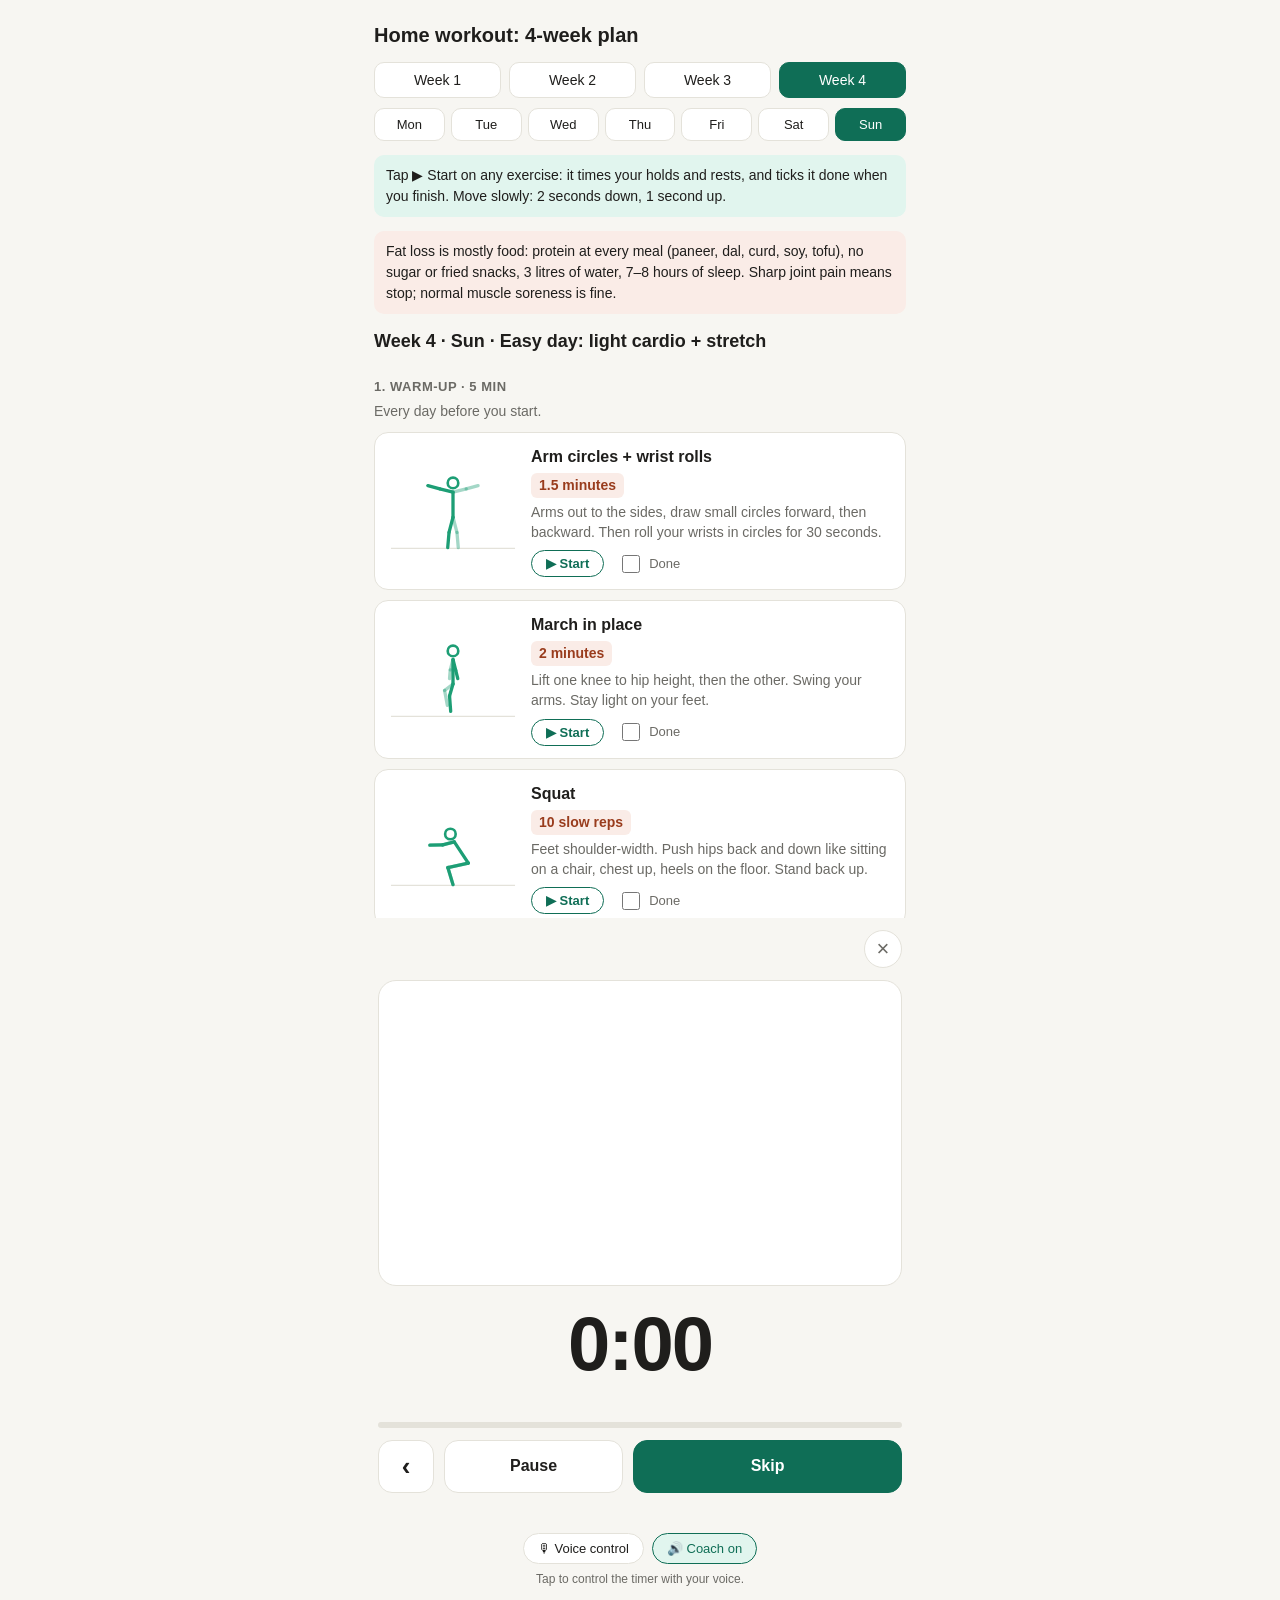
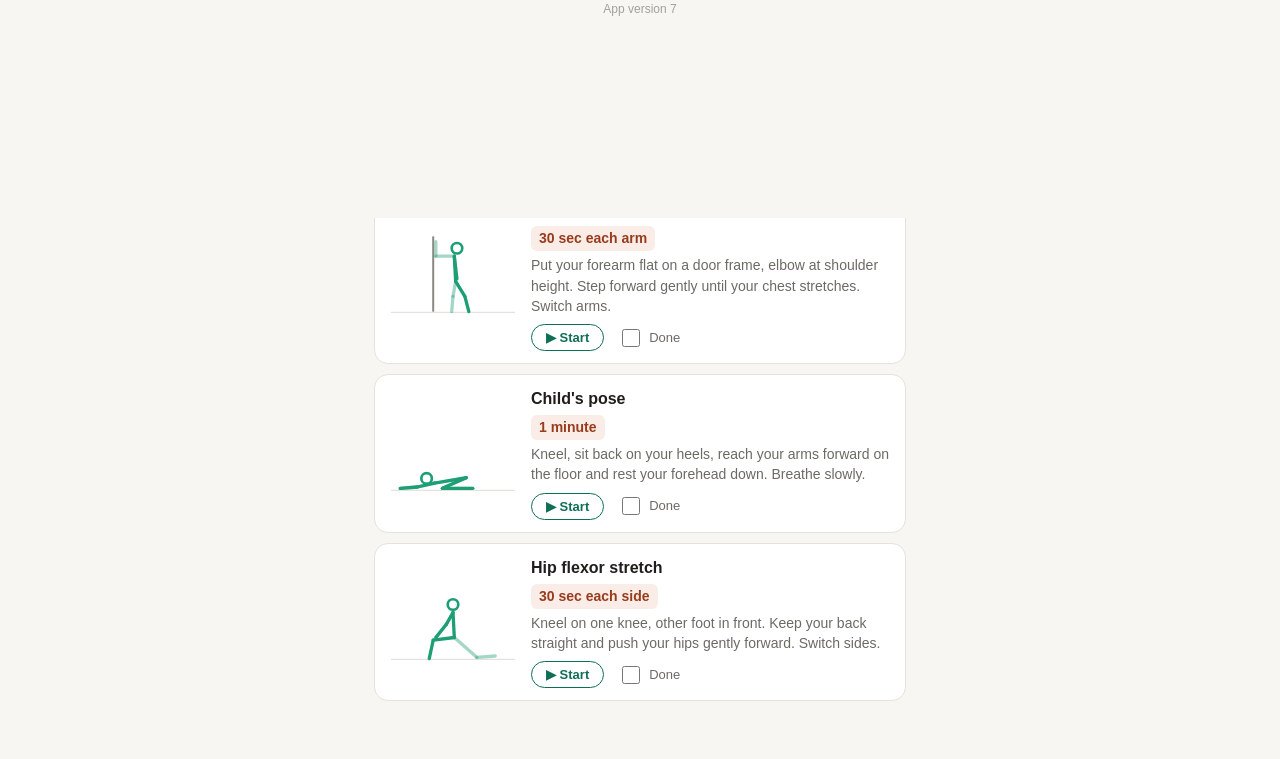
==== commit c7c68d9e: "Workout v7: replace table rows with floor back and biceps moves Co-Authored-By: Claude Opus 5.5 <nor" ====
--- a/workout/index.html
+++ b/workout/index.html
@@ -91,7 +91,7 @@
 <div class="bvoice"><button class="chip" id="bMic">🎙 Voice control</button><button class="chip" id="bCoach">🔊 Coach on</button></div>
 <div class="bhint" id="bMicHint"></div>
 <div class="bfoot" id="bFoot"></div>
-<div class="bfoot" style="opacity:.6">App version 6</div>
+<div class="bfoot" style="opacity:.6">App version 7</div>
 </div></div>
 <script>
 const EX={
@@ -149,7 +149,7 @@
 pike:{name:'Pike push-up',how:'Make an upside-down V: hands and feet on the floor, hips high. Bend your elbows and lower the top of your head toward the floor, push back up. Builds handstand strength.',per:2.6,
  A:{h:[66,96],s:[72,84],eA:[66,100],hA:[60,116],p:[106,48],kA:[128,83],fA:[150,118]},
  B:{h:[66,108],s:[76,98],eA:[86,108],hA:[60,116],p:[110,58],kA:[130,88],fA:[150,118]}},
-decline:{name:'Decline push-up',how:'Push-up with your feet up on a bed or sofa. Body straight, lower your chest to the floor, push up. Harder than a normal push-up.',per:2.6,
+decline:{name:'Decline push-up',how:'Push-up with your feet up on a low, steady step or the cot (only if it doesn\'t slide). Body straight, lower your chest to the floor, push up. Harder than a normal push-up.',per:2.6,
  prop:'<rect x="150" y="86" width="46" height="32" rx="3" fill="none" stroke="var(--prop)" stroke-width="2"/>',
  A:{h:[44,60],s:[56,64],eA:[56,90],hA:[56,116],p:[116,74],kA:[146,79],fA:[176,84]},
  B:{h:[44,96],s:[56,98],eA:[74,106],hA:[56,116],p:[116,91],kA:[146,88],fA:[176,84]}},
@@ -174,6 +174,15 @@
  A:{h:[52,63],s:[62,68],eA:[62,92],hA:[62,116],p:[115,90],kA:[100,100],fA:[124,112],kB:[142,101],fB:[170,112]},
  B:{h:[52,63],s:[62,68],eA:[62,92],hA:[62,116],p:[115,90],kA:[142,101],fA:[170,112],kB:[100,100],fB:[124,112]}}
 });
+EX.backwidow={name:'Back widow',how:'Lie on your back, knees bent, elbows bent at your sides. Press your elbows into the floor to lift your upper back off it. Hold 2 seconds, lower slowly. Works the upper back.',per:2.6,
+ A:{h:[28,110],s:[44,114],eA:[62,116],hA:[66,98],p:[100,114],kA:[126,90],fA:[146,116]},
+ B:{h:[32,96],s:[46,102],eA:[62,116],hA:[66,98],p:[100,114],kA:[126,90],fA:[146,116]}};
+EX.supermanpull={name:'Superman pull',how:'Lie face down, arms stretched forward, lifted a little. Pull your elbows down to your ribs and squeeze your back, then reach forward again. Like a pull-up, lying down.',per:2.4,
+ A:{h:[40,107],s:[56,113],eA:[36,110],hA:[16,107],p:[110,116],kA:[140,116],fA:[170,116]},
+ B:{h:[42,100],s:[58,108],eA:[76,104],hA:[58,98],p:[110,116],kA:[140,116],fA:[170,116]}};
+EX.towelcurl={name:'Towel curl hold',how:'Stand on the middle of a towel, hold both ends, elbows at your sides. Curl up as hard as you can against the towel and hold. Works the biceps.',
+ prop:'<line x1="80" y1="56" x2="96" y2="117" stroke="var(--warm)" stroke-width="3" stroke-dasharray="5 4"/>',
+ A:{h:[100,20],s:[100,33],eA:[100,54],hA:[80,54],p:[100,70],kA:[100,94],fA:[100,118]}};
 EX.buttkick={name:'Butt kicks',how:'Jog in place, kicking each heel back up toward your bum. Swing your arms. Stay light on the balls of your feet.',per:.7,
  A:{h:[100,20],s:[100,33],eA:[90,48],hA:[86,62],eB:[110,50],hB:[116,62],p:[100,70],kA:[102,95],fA:[124,76],kB:[100,94],fB:[100,118]},
  B:{h:[100,20],s:[100,33],eA:[110,50],hA:[116,62],eB:[90,48],hB:[86,62],p:[100,70],kA:[100,94],fA:[100,118],kB:[102,95],fB:[124,76]}};
@@ -190,10 +199,10 @@
   [['decline','4 sets × 10 reps'],['pike','3 sets × 10 reps'],['plank','3 holds × 60 sec'],['superman','3 holds × 45 sec']],
   [['decline','4 sets × 12 reps'],['pike','4 sets × 10 reps'],['plank','3 holds × 75 sec'],['superman','3 holds × 45 sec']]],
  legs:[
-  [['squat','4 sets × 20 reps'],['lunge2','3 sets × 10 each leg'],['bridge','3 sets × 20 reps'],['row','4 sets × 8 reps']],
-  [['squat','4 sets × 25 reps'],['lunge2','3 sets × 12 each leg'],['bridge','3 sets × 25 reps'],['row','4 sets × 10 reps']],
-  [['squat','4 sets × 30 reps'],['lunge2','4 sets × 12 each leg'],['sbridge','3 sets × 10 each leg'],['row','4 sets × 12 reps']],
-  [['squat','5 sets × 30 reps'],['lunge2','4 sets × 15 each leg'],['sbridge','3 sets × 12 each leg'],['row','5 sets × 12 reps']]],
+  [['squat','4 sets × 20 reps'],['lunge2','3 sets × 10 each leg'],['bridge','3 sets × 20 reps'],['backwidow','3 sets × 10 reps'],['supermanpull','3 sets × 10 reps'],['towelcurl','3 holds × 20 sec']],
+  [['squat','4 sets × 25 reps'],['lunge2','3 sets × 12 each leg'],['bridge','3 sets × 25 reps'],['backwidow','3 sets × 12 reps'],['supermanpull','3 sets × 12 reps'],['towelcurl','3 holds × 25 sec']],
+  [['squat','4 sets × 30 reps'],['lunge2','4 sets × 12 each leg'],['sbridge','3 sets × 10 each leg'],['backwidow','4 sets × 12 reps'],['supermanpull','4 sets × 12 reps'],['towelcurl','3 holds × 30 sec']],
+  [['squat','5 sets × 30 reps'],['lunge2','4 sets × 15 each leg'],['sbridge','3 sets × 12 each leg'],['backwidow','4 sets × 15 reps'],['supermanpull','4 sets × 15 reps'],['towelcurl','4 holds × 30 sec']]],
  skill:[
   [['wallplank','3 holds × 30 sec'],['hollow','3 holds × 15 sec']],
   [['wallplank','3 holds × 45 sec'],['hollow','3 holds × 20 sec']],
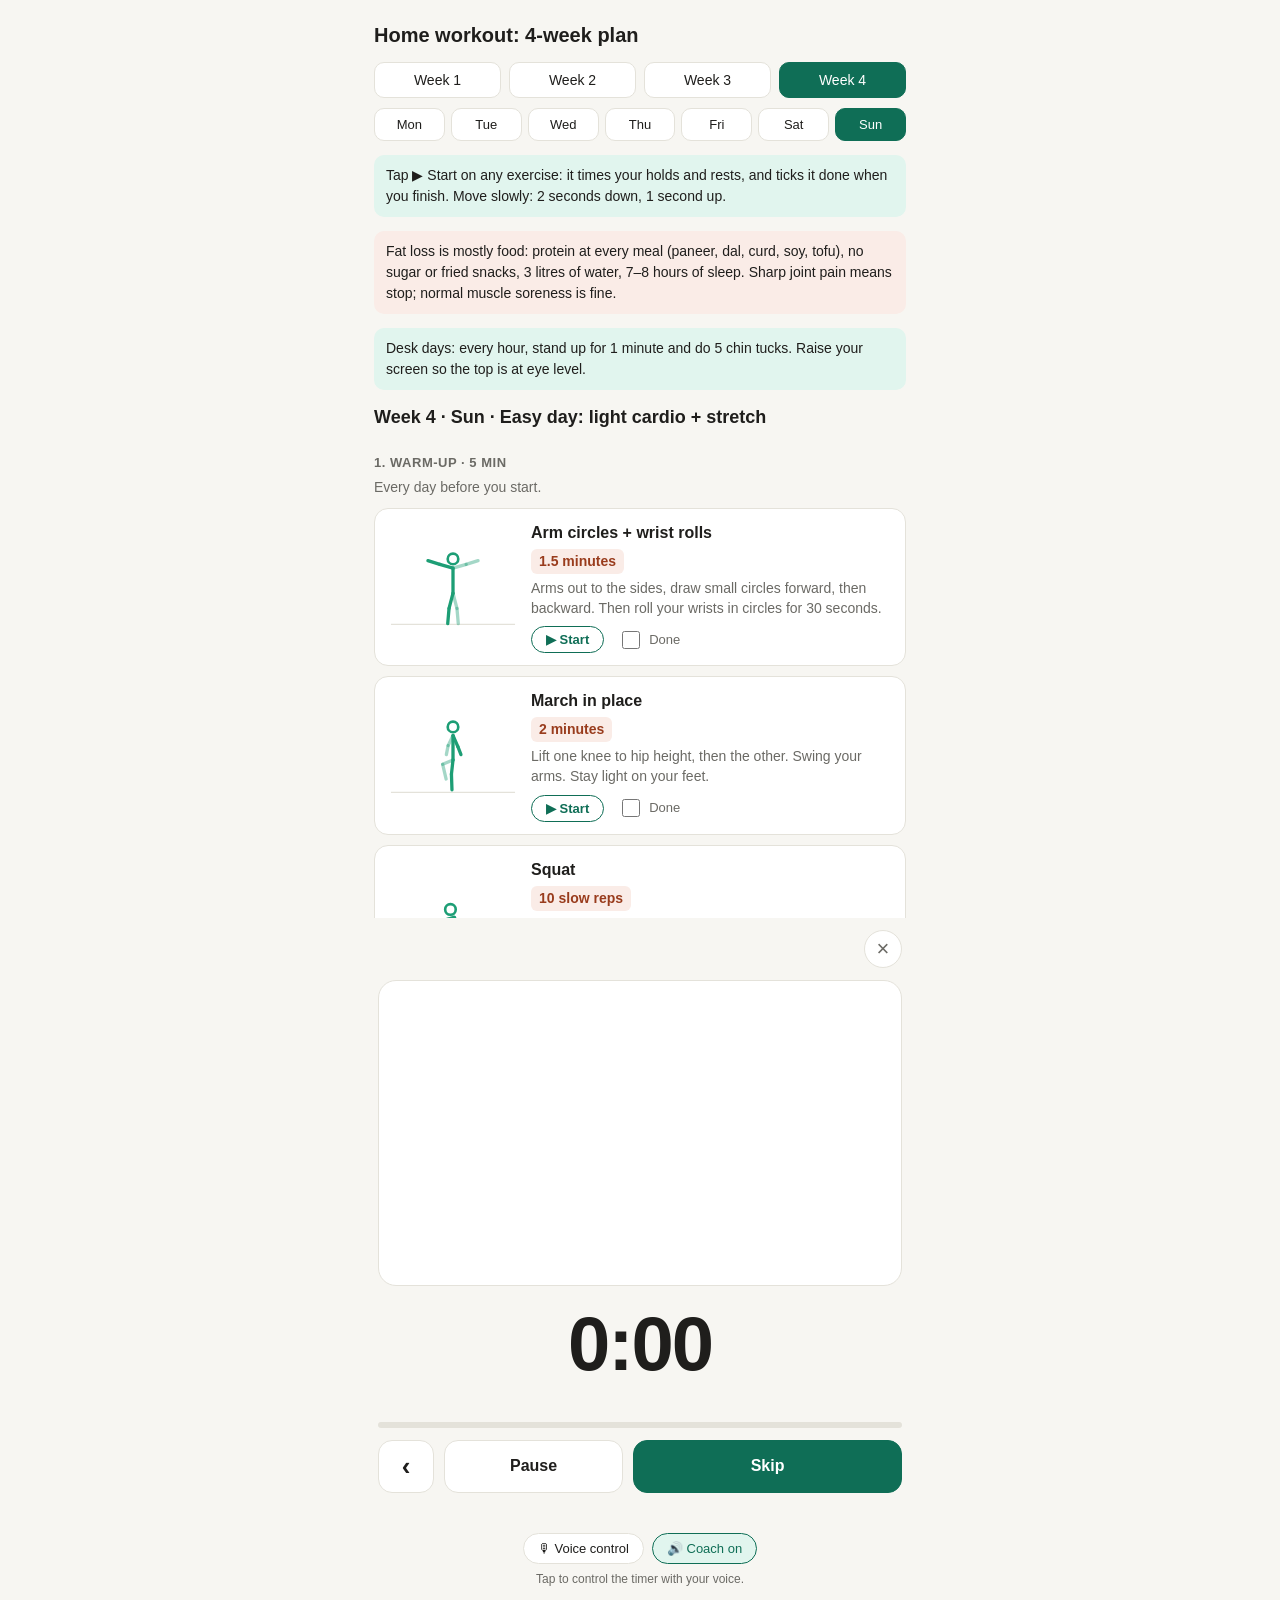
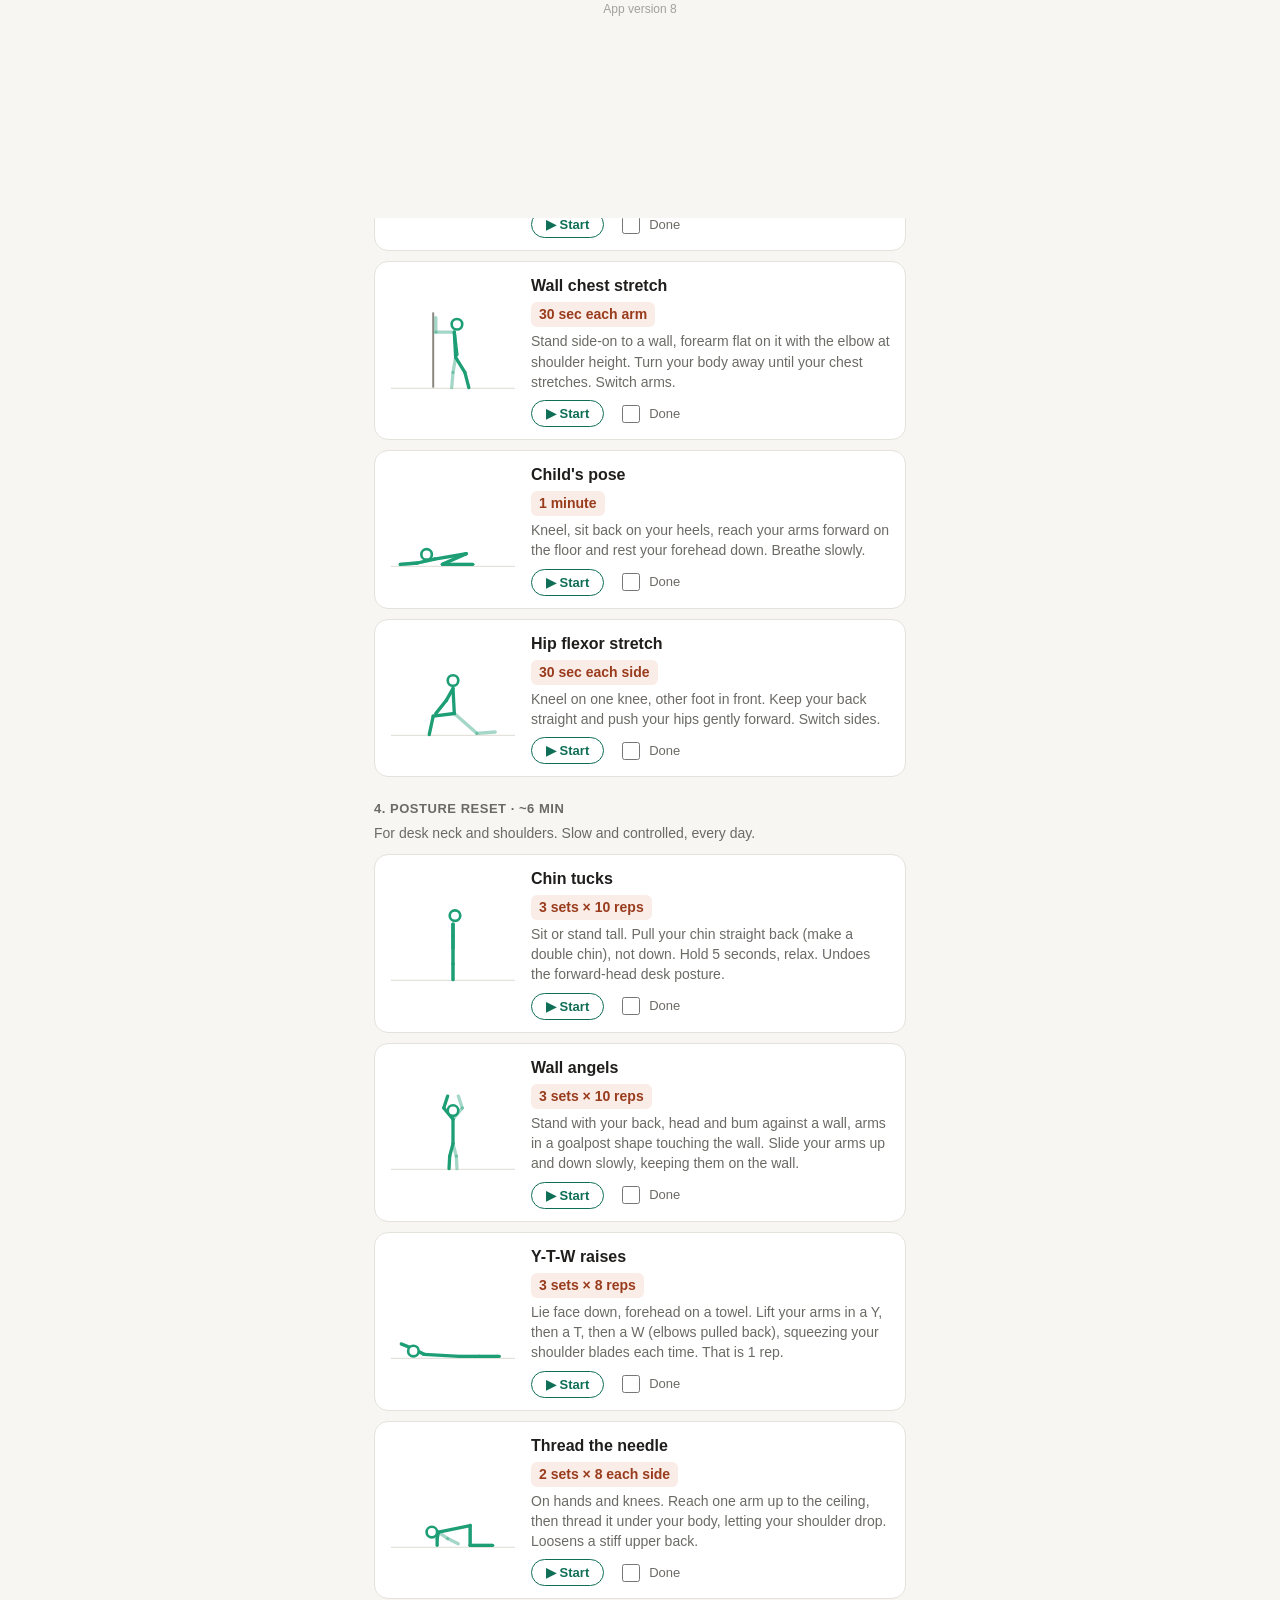
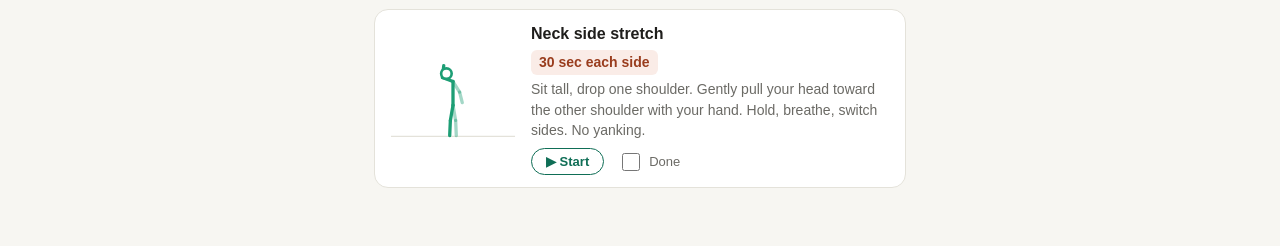
==== commit fb29bea5: "Workout v8: skipping rope, daily posture reset for desk work Co-Authored-By: Claude Opus 5.5 <norepl" ====
--- a/workout/index.html
+++ b/workout/index.html
@@ -76,6 +76,7 @@
 <div class="days" id="days"></div>
 <div class="tip">Tap ▶ Start on any exercise: it times your holds and rests, and ticks it done when you finish. Move slowly: 2 seconds down, 1 second up.</div>
 <div class="tip" style="background:var(--warm-bg)">Fat loss is mostly food: protein at every meal (paneer, dal, curd, soy, tofu), no sugar or fried snacks, 3 litres of water, 7–8 hours of sleep. Sharp joint pain means stop; normal muscle soreness is fine.</div>
+<div class="tip">Desk days: every hour, stand up for 1 minute and do 5 chin tucks. Raise your screen so the top is at eye level.</div>
 <div id="plan"></div>
 </div>
 <div id="bar" role="dialog" aria-label="Exercise timer"><div class="in">
@@ -91,7 +92,7 @@
 <div class="bvoice"><button class="chip" id="bMic">🎙 Voice control</button><button class="chip" id="bCoach">🔊 Coach on</button></div>
 <div class="bhint" id="bMicHint"></div>
 <div class="bfoot" id="bFoot"></div>
-<div class="bfoot" style="opacity:.6">App version 7</div>
+<div class="bfoot" style="opacity:.6">App version 8</div>
 </div></div>
 <script>
 const EX={
@@ -137,7 +138,7 @@
  A:{h:[122,82],s:[112,90],eA:[130,102],hA:[148,110],p:[72,116],kA:[110,116],fA:[150,116]}},
 quad:{name:'Quad stretch',how:'Stand on one leg, hold the other foot behind you, pull your heel toward your bum. Hold a wall for balance. Switch legs.',
  A:{h:[100,20],s:[100,33],eA:[86,44],hA:[72,40],eB:[110,52],hB:[118,70],p:[100,70],kA:[100,94],fA:[100,118],kB:[102,96],fB:[120,72]}},
-chest:{name:'Door chest stretch',how:'Put your forearm flat on a door frame, elbow at shoulder height. Step forward gently until your chest stretches. Switch arms.',
+chest:{name:'Wall chest stretch',how:'Stand side-on to a wall, forearm flat on it with the elbow at shoulder height. Turn your body away until your chest stretches. Switch arms.',
  prop:'<line x1="70" y1="4" x2="70" y2="118" stroke="var(--prop)" stroke-width="3"/>',
  A:{h:[106,22],s:[102,34],eA:[104,52],hA:[106,68],eB:[74,34],hB:[74,12],p:[104,72],kA:[118,95],fA:[124,118],kB:[100,95],fB:[98,118]}},
 child:{name:"Child's pose",how:'Kneel, sit back on your heels, reach your arms forward on the floor and rest your forehead down. Breathe slowly.',
@@ -183,6 +184,24 @@
 EX.towelcurl={name:'Towel curl hold',how:'Stand on the middle of a towel, hold both ends, elbows at your sides. Curl up as hard as you can against the towel and hold. Works the biceps.',
  prop:'<line x1="80" y1="56" x2="96" y2="117" stroke="var(--warm)" stroke-width="3" stroke-dasharray="5 4"/>',
  A:{h:[100,20],s:[100,33],eA:[100,54],hA:[80,54],p:[100,70],kA:[100,94],fA:[100,118]}};
+EX.rope={name:'Skipping rope',how:'Elbows close to your sides, turn the rope with your wrists. Jump only an inch, land softly on the balls of your feet. Burns a lot of calories fast.',per:.55,
+ prop:'<ellipse cx="100" cy="66" rx="36" ry="58" fill="none" stroke="var(--warm)" stroke-width="2" stroke-dasharray="4 4"/>',
+ A:{h:[100,22],s:[100,35],eA:[90,52],hA:[80,62],eB:[110,52],hB:[120,62],p:[100,72],kA:[96,95],fA:[95,117],kB:[104,95],fB:[105,117]},
+ B:{h:[100,16],s:[100,29],eA:[90,46],hA:[80,58],eB:[110,46],hB:[120,58],p:[100,66],kA:[96,88],fA:[96,108],kB:[104,88],fB:[104,108]}};
+EX.chintuck={name:'Chin tucks',how:'Sit or stand tall. Pull your chin straight back (make a double chin), not down. Hold 5 seconds, relax. Undoes the forward-head desk posture.',per:3,
+ A:{h:[94,20],s:[100,34],eA:[100,52],hA:[100,68],p:[100,70],kA:[100,94],fA:[100,118]},
+ B:{h:[103,21],s:[100,34],eA:[100,52],hA:[100,68],p:[100,70],kA:[100,94],fA:[100,118]}};
+EX.wallangel={name:'Wall angels',how:'Stand with your back, head and bum against a wall, arms in a goalpost shape touching the wall. Slide your arms up and down slowly, keeping them on the wall.',per:3.2,
+ A:{h:[100,30],s:[100,43],eA:[80,43],hA:[80,24],eB:[120,43],hB:[120,24],p:[100,80],kA:[95,99],fA:[94,118],kB:[105,99],fB:[106,118]},
+ B:{h:[100,30],s:[100,43],eA:[86,26],hA:[92,8],eB:[114,26],hB:[108,8],p:[100,80],kA:[95,99],fA:[94,118],kB:[105,99],fB:[106,118]}};
+EX.ytw={name:'Y-T-W raises',how:'Lie face down, forehead on a towel. Lift your arms in a Y, then a T, then a W (elbows pulled back), squeezing your shoulder blades each time. That is 1 rep.',per:2.6,
+ A:{h:[40,108],s:[56,113],eA:[38,114],hA:[18,114],p:[110,116],kA:[140,116],fA:[170,116]},
+ B:{h:[40,108],s:[56,113],eA:[40,104],hA:[22,96],p:[110,116],kA:[140,116],fA:[170,116]}};
+EX.thread={name:'Thread the needle',how:'On hands and knees. Reach one arm up to the ceiling, then thread it under your body, letting your shoulder drop. Loosens a stiff upper back.',per:3.2,
+ A:{h:[64,82],s:[76,86],eA:[76,101],hA:[76,116],eB:[80,66],hB:[84,46],p:[126,86],kA:[126,116],fA:[160,116]},
+ B:{h:[68,96],s:[78,96],eA:[76,106],hA:[76,116],eB:[92,106],hB:[108,114],p:[126,86],kA:[126,116],fA:[160,116]}};
+EX.neck={name:'Neck side stretch',how:'Sit tall, drop one shoulder. Gently pull your head toward the other shoulder with your hand. Hold, breathe, switch sides. No yanking.',
+ A:{h:[90,24],s:[100,36],eA:[84,30],hA:[86,12],eB:[110,52],hB:[114,68],p:[100,72],kA:[96,95],fA:[95,118],kB:[104,95],fB:[105,118]}};
 EX.buttkick={name:'Butt kicks',how:'Jog in place, kicking each heel back up toward your bum. Swing your arms. Stay light on the balls of your feet.',per:.7,
  A:{h:[100,20],s:[100,33],eA:[90,48],hA:[86,62],eB:[110,50],hB:[116,62],p:[100,70],kA:[102,95],fA:[124,76],kB:[100,94],fB:[100,118]},
  B:{h:[100,20],s:[100,33],eA:[110,50],hA:[116,62],eB:[90,48],hB:[86,62],p:[100,70],kA:[100,94],fA:[100,118],kB:[102,95],fB:[124,76]}};
@@ -201,26 +220,36 @@
  legs:[
   [['squat','4 sets × 20 reps'],['lunge2','3 sets × 10 each leg'],['bridge','3 sets × 20 reps'],['backwidow','3 sets × 10 reps'],['supermanpull','3 sets × 10 reps'],['towelcurl','3 holds × 20 sec']],
   [['squat','4 sets × 25 reps'],['lunge2','3 sets × 12 each leg'],['bridge','3 sets × 25 reps'],['backwidow','3 sets × 12 reps'],['supermanpull','3 sets × 12 reps'],['towelcurl','3 holds × 25 sec']],
-  [['squat','4 sets × 30 reps'],['lunge2','4 sets × 12 each leg'],['sbridge','3 sets × 10 each leg'],['backwidow','4 sets × 12 reps'],['supermanpull','4 sets × 12 reps'],['towelcurl','3 holds × 30 sec']],
-  [['squat','5 sets × 30 reps'],['lunge2','4 sets × 15 each leg'],['sbridge','3 sets × 12 each leg'],['backwidow','4 sets × 15 reps'],['supermanpull','4 sets × 15 reps'],['towelcurl','4 holds × 30 sec']]],
+  [['squat','4 sets × 30 reps'],['lunge2','3 sets × 12 each leg'],['sbridge','3 sets × 10 each leg'],['backwidow','3 sets × 12 reps'],['supermanpull','3 sets × 12 reps'],['towelcurl','3 holds × 30 sec']],
+  [['squat','4 sets × 30 reps'],['lunge2','3 sets × 15 each leg'],['sbridge','3 sets × 12 each leg'],['backwidow','3 sets × 15 reps'],['supermanpull','3 sets × 15 reps'],['towelcurl','3 holds × 30 sec']]],
  skill:[
   [['wallplank','3 holds × 30 sec'],['hollow','3 holds × 15 sec']],
   [['wallplank','3 holds × 45 sec'],['hollow','3 holds × 20 sec']],
   [['wallhold','3 holds × 20 sec'],['hollow','3 holds × 25 sec']],
   [['wallhold','4 holds × 30 sec'],['hollow','3 holds × 30 sec']]]
 };
+const ROPE=['6 rounds × 30 sec','8 rounds × 30 sec','8 rounds × 40 sec','10 rounds × 45 sec'];
+function posture(w,easy){
+ const late=w>=3,L=[['chintuck',late?'3 sets × 10 reps':'2 sets × 10 reps',20],['wallangel',late?'3 sets × 10 reps':'2 sets × 10 reps',20],['ytw',late?'3 sets × 8 reps':'2 sets × 8 reps',30],['thread',late?'2 sets × 8 each side':'2 sets × 6 each side',15],['neck','30 sec each side']];
+ if(!easy)L.push(['chest','30 sec each arm'],['lunge','30 sec each side']);
+ return L;
+}
 function plan(w,d){
- const t=TYPE[d],S=[],late=w>=3;
- S.push({title:'1. Warm-up · 5 min',note:'Every day before you start.',items:warmup});
- if(t==='push'||t==='legs')S.push({title:'2. Strength · ~20 min',note:'Rest 60s between sets. If the last 2 reps of a set feel easy, add 3 reps next time.',items:P[t][w-1]});
- if(t==='skill')S.push({title:'2. Handstand + core · ~8 min',note:'Rest 60s between holds. Come down if your wrists hurt.',items:P.skill[w-1]});
+ const t=TYPE[d],S=[],late=w>=3;let n=1;
+ S.push({title:`${n++}. Warm-up · 5 min`,note:'Every day before you start.',items:warmup});
+ if(t==='push'||t==='legs')S.push({title:`${n++}. Strength · ~20 min`,note:'Rest 60s between sets. If the last 2 reps of a set feel easy, add 3 reps next time.',items:P[t][w-1]});
+ if(t==='skill'){
+  S.push({title:`${n++}. Handstand + core · ~8 min`,note:'Rest 60s between holds. Come down if your wrists hurt.',items:P.skill[w-1]});
+  S.push({title:`${n++}. Skipping rope · ~${w===1?6:w===4?10:8} min`,note:'Small, quick jumps on the balls of your feet, wrists turning the rope. Wear shoes on tile. Tripping is normal: just restart.',items:[['rope',ROPE[w-1]]]});
+ }
  if(t==='easy'){
-  S.push({title:'2. Light cardio · 15 min',note:'Easy pace. You should be able to talk.',items:[['march','8 minutes'],['stepjack','7 minutes']]});
-  S.push({title:'3. Stretch · 10 min',note:'Hold each one, breathe slowly. Do both sides.',items:[['hamstring','30 sec × 2'],['quad','30 sec each leg'],['chest','30 sec each arm'],['child','1 minute'],['lunge','30 sec each side']]});
+  S.push({title:`${n++}. Light cardio · 15 min`,note:'Easy pace. You should be able to talk.',items:[['march','8 minutes'],['stepjack','7 minutes']]});
+  S.push({title:`${n++}. Stretch · 10 min`,note:'Hold each one, breathe slowly. Do both sides.',items:[['hamstring','30 sec × 2'],['quad','30 sec each leg'],['chest','30 sec each arm'],['child','1 minute'],['lunge','30 sec each side']]});
  } else {
-  const r=t==='skill'?(late?6:5):3,moves=late?['highknees','jacks','climber','boxing']:['jog','stepjack','buttkick','boxing'];
-  S.push({circuit:{rounds:r,moves},title:`3. Cardio circuit · ${r} rounds (${r*4} min)`,note:`Do each move 45 sec, rest 15 sec, go to the next. All 4 moves = 1 round. Repeat ${r} times. Rest 1 min between rounds if needed.`,items:moves.map(k=>[k,'45 sec'])});
+  const r=t==='skill'?(late?4:3):(t==='legs'&&late?2:3),moves=late?['rope','jacks','climber','boxing']:['rope','stepjack','buttkick','boxing'];
+  S.push({circuit:{rounds:r,moves},title:`${n++}. Cardio circuit · ${r} rounds (${r*4} min)`,note:`Do each move 45 sec, rest 15 sec, go to the next. All 4 moves = 1 round. Repeat ${r} times. Rest 1 min between rounds if needed.`,items:moves.map(k=>[k,'45 sec'])});
  }
+ S.push({title:`${n++}. Posture reset · ~${t==='easy'?6:9} min`,note:'For desk neck and shoulders. Slow and controlled, every day.',items:posture(w,t==='easy')});
  return S;
 }
 
@@ -255,11 +284,14 @@
 let week=curWeek,day=DAYS[todayIdx],cards={};
 const fmt=s=>{s=Math.max(0,s);return Math.floor(s/60)+':'+String(Math.floor(s%60)).padStart(2,'0')};
 
-function stepsFor(dose){
+function stepsFor(dose,restSec){const RS=restSec||60;
  let m,S=[];
- if(m=dose.match(/(\d+) sets × (\d+) (reps|each leg)/)){const n=+m[1],r=+m[2],each=m[3]==='each leg';
-  for(let i=1;i<=n;i++){S.push({k:'reps',phase:`Set ${i} of ${n}`,big:`Do ${r} reps${each?' each leg':''}`,say:`Set ${i} of ${n}. ${r} reps${each?' each leg':''}.`});
-   if(i<n)S.push({k:'rest',dur:60,phase:'Rest',big:`Coming up: set ${i+1} of ${n}`,say:'Rest, 60 seconds.'})}return S}
+ if(m=dose.match(/(\d+) sets × (\d+) (reps|each (?:leg|side|arm))/)){const n=+m[1],r=+m[2],each=m[3]==='reps'?'':' '+m[3];
+  for(let i=1;i<=n;i++){S.push({k:'reps',phase:`Set ${i} of ${n}`,big:`Do ${r} reps${each}`,say:`Set ${i} of ${n}. ${r} reps${each}.`});
+   if(i<n)S.push({k:'rest',dur:RS,phase:'Rest',big:`Coming up: set ${i+1} of ${n}`,say:`Rest, ${RS} seconds.`})}return S}
+ if(m=dose.match(/(\d+) rounds × (\d+) sec/)){const n=+m[1],d=+m[2],rest=Math.max(15,60-d);
+  S.push({k:'rest',dur:5,phase:'Get ready',big:'Rope behind your heels',say:'Get ready.'});
+  for(let i=1;i<=n;i++){S.push({k:'hold',dur:d,phase:`Round ${i} of ${n}`,big:'Skip!',say:`Round ${i}. Skip.`});if(i<n)S.push({k:'rest',dur:rest,phase:'Rest',big:`Coming up: round ${i+1} of ${n}`,say:`Rest, ${rest} seconds.`})}return S}
  if(m=dose.match(/(\d+) slow reps/))return[{k:'reps',phase:'1 set',big:`Do ${m[1]} slow reps`,say:`${m[1]} slow reps.`}];
  const ready={k:'rest',dur:5,phase:'Get ready',big:'Get into position',say:'Get into position.'};
  const holds=(n,d,rest)=>{S.push(ready);
@@ -550,10 +582,10 @@
   if(s.circuit){const qi=queue.length;queue.push({name:'Cardio circuit',steps:circuitSteps(s.circuit.rounds,s.circuit.moves),ids});
    const b=document.createElement('button');b.className='go wide';b.textContent=`▶ Start circuit · ${s.circuit.rounds} rounds`;
    b.onclick=()=>startItem(qi,true);root.appendChild(b)}
-  s.items.forEach(([k,dose],ii)=>{
+  s.items.forEach(([k,dose,restSec],ii)=>{
    const id=ids[ii],c=document.createElement('div');c.className='card';
    c.appendChild(makeFig(k));
-   const r=document.createElement('div'),steps=s.circuit?null:stepsFor(dose);let qi=-1;
+   const r=document.createElement('div'),steps=s.circuit?null:stepsFor(dose,restSec);let qi=-1;
    if(steps){steps.forEach(x=>x.ex=x.ex||k);qi=queue.length;queue.push({name:EX[k].name,steps,ids:[id]})}
    r.innerHTML=`<div class="name">${EX[k].name}</div><div class="dose">${dose}</div><div class="how">${EX[k].how}</div><div class="actions">${steps?'<button class="go">▶ Start</button>':''}<label class="chk"><input type="checkbox"> Done</label></div>`;
    const cb=r.querySelector('input');cb.checked=store(id)==='1';c.classList.toggle('done',cb.checked);
